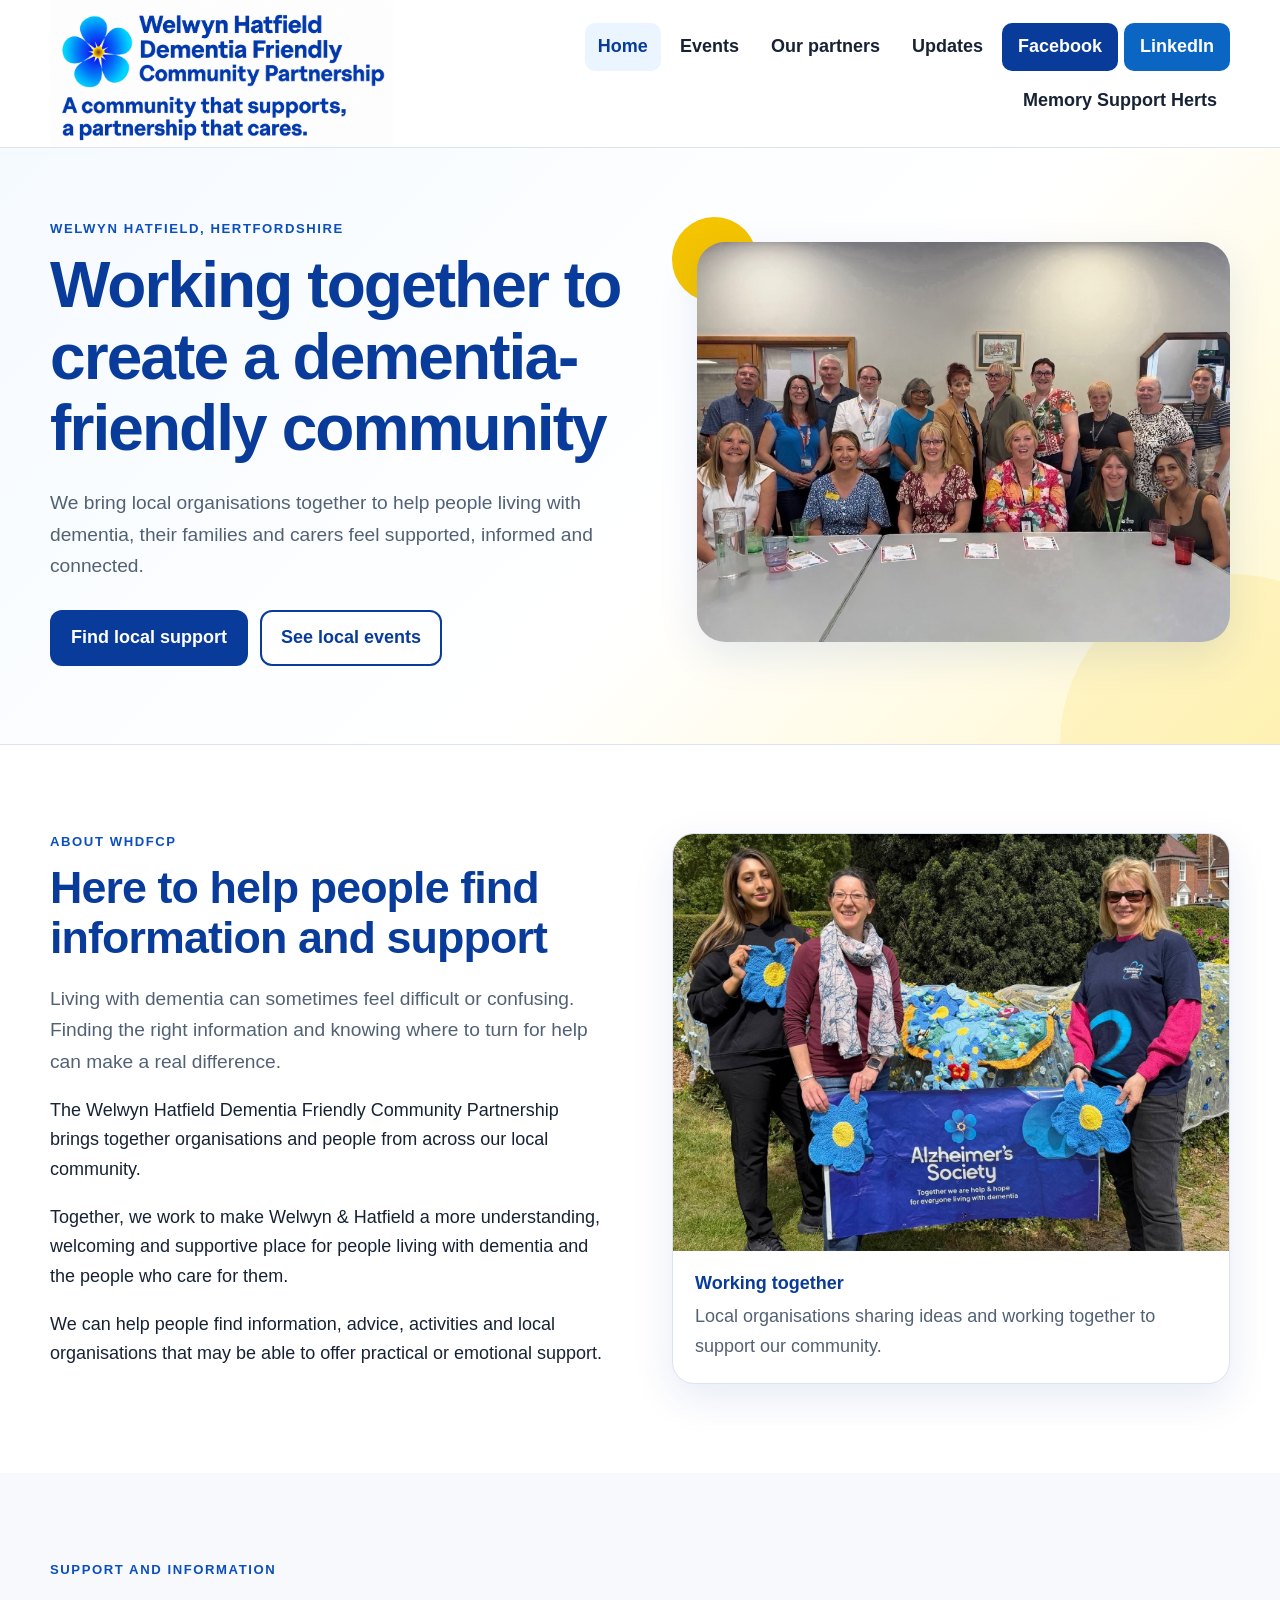
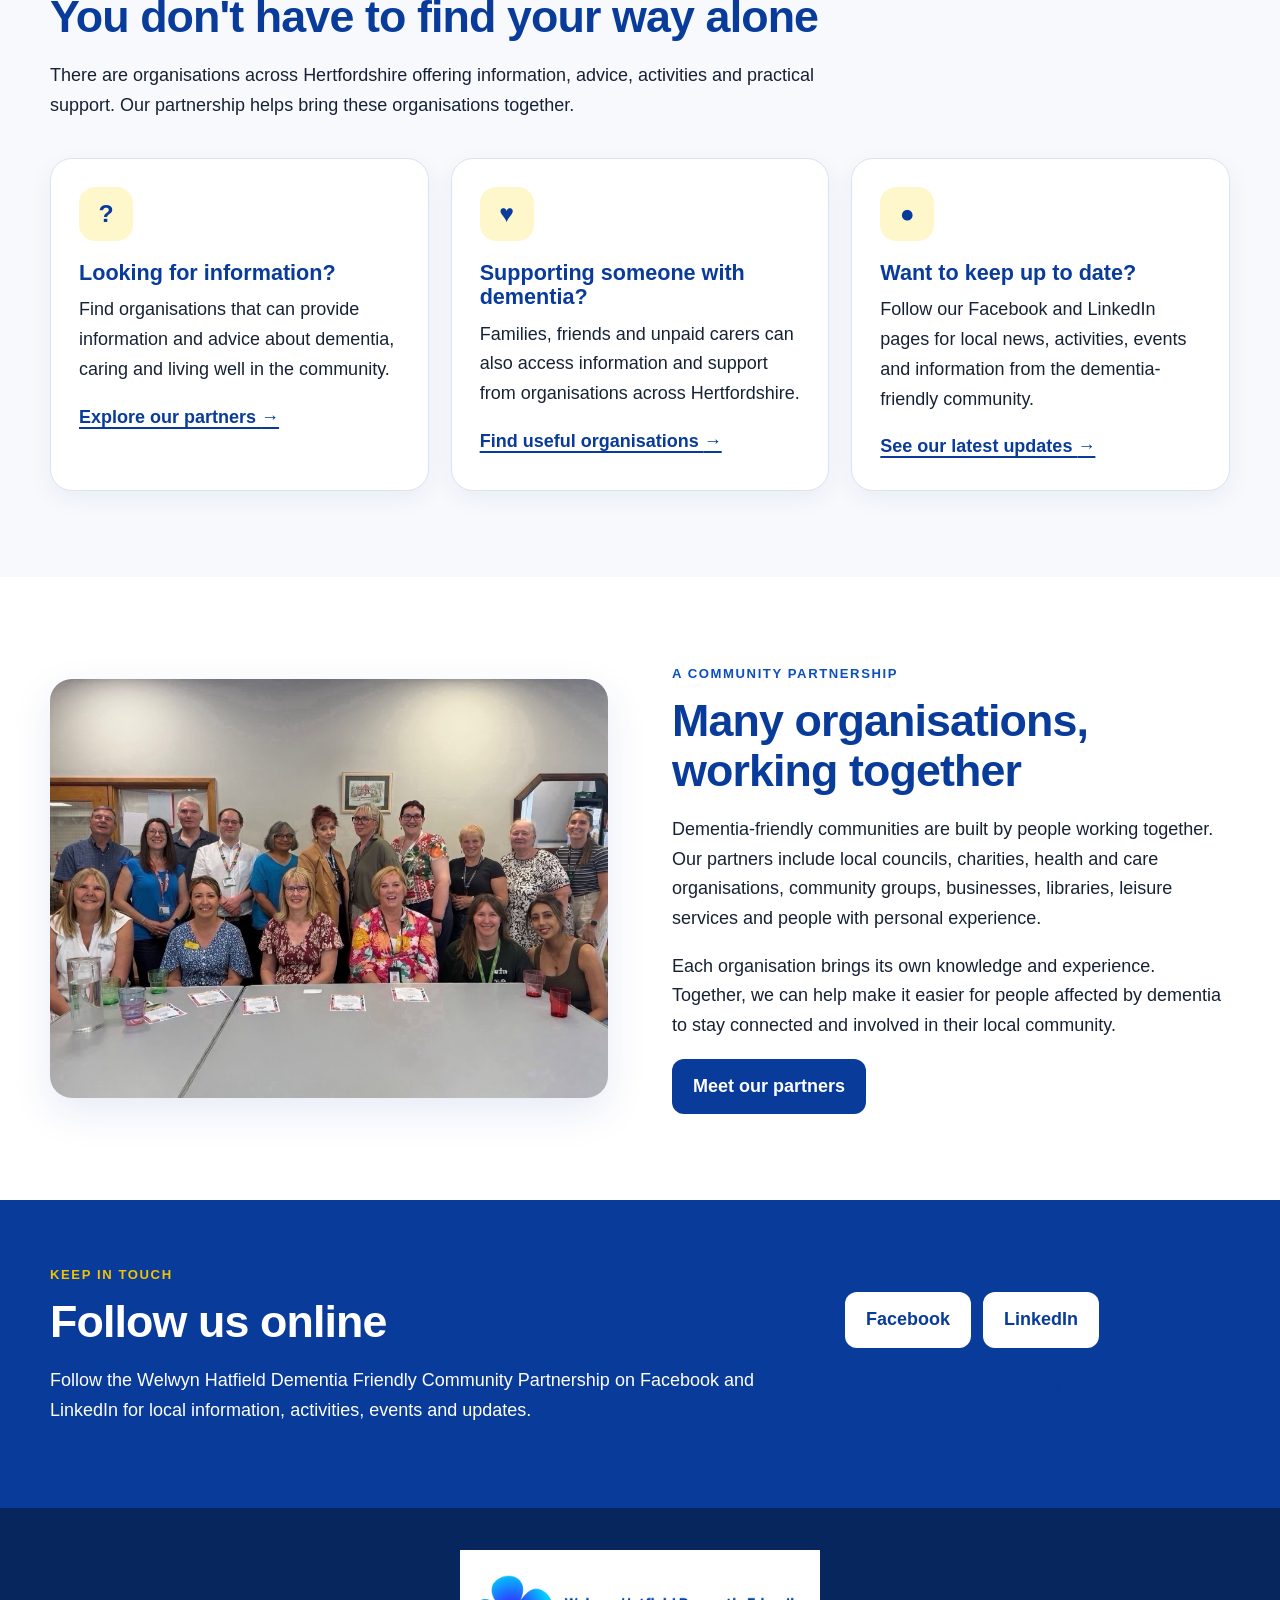
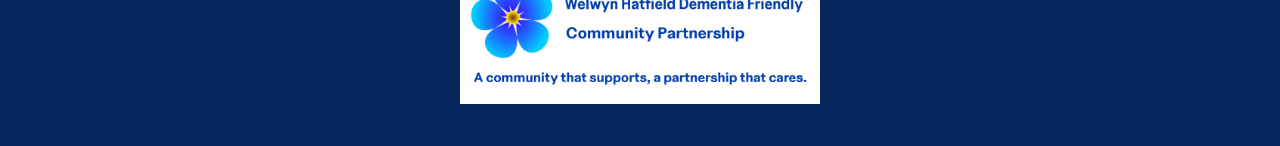
==== index.html @ bf1dba79 "Style Memory Support Herts links" ====
<!DOCTYPE html>
<html lang="en-GB"><head><meta charset="UTF-8"><meta name="viewport" content="width=device-width, initial-scale=1.0"><meta name="description" content="Welwyn Hatfield Dementia Friendly Community Partnership — local information, support, events and organisations helping to make Welwyn Hatfield a more dementia-friendly community."><meta name="robots" content="index, follow"><meta property="og:type" content="website"><meta property="og:title" content="Welwyn Hatfield Dementia Friendly Community Partnership"><meta property="og:description" content="Local information, support, events and organisations helping to make Welwyn Hatfield a more dementia-friendly community."><meta property="og:image" content="images/logos/WHDFCP_Logo_Large_Text.png"><title>Welwyn Hatfield Dementia Friendly Community Partnership | Dementia Support &amp; Events</title><link rel="stylesheet" href="styles.css"><link rel="icon" type="image/png" href="/favicon.png"></head>
<body><a class="skip-link" href="#main-content">Skip to main content</a><header class="site-header"><div class="header-inner"><a href="index.html" class="brand"><img src="images/logos/WHDFCP_Logo_Large_Text.png" alt="Welwyn Hatfield Dementia Friendly Community Partnership"></a><nav aria-label="Main navigation"><a href="index.html" aria-current="page">Home</a><a href="events.html">Events</a><a href="partners.html">Our partners</a><a href="updates.html">Updates</a><a class="facebook-link" href="https://www.facebook.com/WelwynHatfieldDementiaFriendlyCommunity/" target="_blank" rel="noopener noreferrer">Facebook</a><a class="linkedin-link" href="https://www.linkedin.com/company/hatfield-and-welwyn-dementia-friends?trk=public_post_feed-actor-name" target="_blank" rel="noopener noreferrer">LinkedIn</a><a class="memory-support-link" href="https://memorysupportherts.org.uk/" target="_blank" rel="noopener noreferrer">Memory Support Herts</a></nav></div></header>
<main id="main-content"><section class="hero"><div class="hero-inner"><div class="hero-copy"><p class="eyebrow">Welwyn Hatfield, Hertfordshire</p><h1>Working together to create a dementia-friendly community</h1><p class="large-text">We bring local organisations together to help people living with dementia, their families and carers feel supported, informed and connected.</p><div class="hero-buttons"><a class="button button-primary" href="partners.html">Find local support</a><a class="button button-secondary" href="/events.html">See local events</a></div></div><div class="hero-photo"><img src="images/group-photo-1.jpg" alt="16 members of WHDFCP posing for a group photo around a table, indoors"></div></div></section>
<section class="section introduction"><div class="section-inner two-column"><div><p class="eyebrow">About WHDFCP</p><h2>Here to help people find information and support</h2><p class="large-text">Living with dementia can sometimes feel difficult or confusing. Finding the right information and knowing where to turn for help can make a real difference.</p><p>The Welwyn Hatfield Dementia Friendly Community Partnership brings together organisations and people from across our local community.</p><p>Together, we work to make Welwyn &amp; Hatfield a more understanding, welcoming and supportive place for people living with dementia and the people who care for them.</p><p>We can help people find information, advice, activities and local organisations that may be able to offer practical or emotional support.</p></div><div class="image-card"><img src="images/group-photo-2.jpg" alt="Three people holding blue knitted flowers and an Alzheimer's Society banner outdoors"><div class="image-caption"><strong>Working together</strong><span>Local organisations sharing ideas and working together to support our community.</span></div></div></div></section>
<section class="section support-section"><div class="section-inner"><div class="section-heading"><p class="eyebrow">Support and information</p><h2>You don't have to find your way alone</h2><p>There are organisations across Hertfordshire offering information, advice, activities and practical support. Our partnership helps bring these organisations together.</p></div><div class="support-grid"><article class="support-card"><div class="card-icon" aria-hidden="true">?</div><h3>Looking for information?</h3><p>Find organisations that can provide information and advice about dementia, caring and living well in the community.</p><a href="partners.html" class="text-link">Explore our partners <span aria-hidden="true">→</span></a></article><article class="support-card"><div class="card-icon" aria-hidden="true">♥</div><h3>Supporting someone with dementia?</h3><p>Families, friends and unpaid carers can also access information and support from organisations across Hertfordshire.</p><a href="partners.html" class="text-link">Find useful organisations <span aria-hidden="true">→</span></a></article><article class="support-card"><div class="card-icon" aria-hidden="true">●</div><h3>Want to keep up to date?</h3><p>Follow our Facebook and LinkedIn pages for local news, activities, events and information from the dementia-friendly community.</p><a href="updates.html" class="text-link">See our latest updates <span aria-hidden="true">→</span></a></article></div></div></section>
<section class="section community-section"><div class="section-inner two-column"><div class="community-image"><img src="images/group-photo-1.jpg" alt="16 members of WHDFCP posing for a group photo around a table, indoors"></div><div><p class="eyebrow">A community partnership</p><h2>Many organisations, working together</h2><p>Dementia-friendly communities are built by people working together. Our partners include local councils, charities, health and care organisations, community groups, businesses, libraries, leisure services and people with personal experience.</p><p>Each organisation brings its own knowledge and experience. Together, we can help make it easier for people affected by dementia to stay connected and involved in their local community.</p><a href="partners.html" class="button button-primary">Meet our partners</a></div></div></section>
<section class="facebook-section"><div class="section-inner facebook-inner"><div><p class="eyebrow">Keep in touch</p><h2>Follow us online</h2><p>Follow the Welwyn Hatfield Dementia Friendly Community Partnership on Facebook and LinkedIn for local information, activities, events and updates.</p></div><div class="social-buttons"><a class="button button-light" href="https://www.facebook.com/WelwynHatfieldDementiaFriendlyCommunity/" target="_blank" rel="noopener noreferrer">Facebook</a><a class="button button-light" href="https://www.linkedin.com/company/hatfield-and-welwyn-dementia-friends?trk=public_post_feed-actor-name" target="_blank" rel="noopener noreferrer">LinkedIn</a><a class="button memory-support-button" href="https://memorysupportherts.org.uk/" target="_blank" rel="noopener noreferrer">Memory Support Herts</a></div></div></section></main>
<footer class="site-footer"><div class="footer-logo"><img src="images/logos/WHDFCP_Logo_Large.png" alt=""></div></footer></body></html>
---- styles.css ----
/* WHDFCP — accessible, calm, community-focused design */
:root {
  --blue-900: #083b9a;
  --blue-800: #0b4fbd;
  --blue-700: #1269d3;
  --blue-100: #eaf5ff;
  --blue-50: #f5faff;
  --yellow: #f4c400;
  --yellow-soft: #fff7cc;
  --ink: #172235;
  --muted: #526174;
  --white: #fff;
  --line: #dbe4ee;
  --surface: #f7f9fc;
  --shadow: 0 14px 40px rgba(8, 59, 154, .10);
  --radius: 22px;
  --max: 1180px;
}

* { box-sizing: border-box; }
html { scroll-behavior: smooth; }
body { margin: 0; font-family: Arial, Helvetica, sans-serif; font-size: 18px; line-height: 1.65; color: var(--ink); background: var(--white); }
img { max-width: 100%; height: auto; display: block; }
a { color: var(--blue-900); }
a:hover { color: var(--blue-700); }
.skip-link { position: absolute; left: 20px; top: -100px; z-index: 1000; padding: 12px 18px; background: var(--blue-900); color: #fff; font-weight: 700; border-radius: 0 0 10px 10px; }
.skip-link:focus { top: 0; }
:focus-visible { outline: 4px solid var(--yellow); outline-offset: 4px; }
.section-inner, .header-inner { width: min(calc(100% - 40px), var(--max)); margin: 0 auto; }
.section { padding: 86px 0; }
.site-header { position: sticky; top: 0; z-index: 100; background: rgba(255,255,255,.97); border-bottom: 1px solid var(--line); backdrop-filter: blur(12px); }
.header-inner { min-height: 106px; display: flex; align-items: center; justify-content: space-between; gap: 28px; }
.brand { display: block; flex: 0 1 370px; text-decoration: none; }
.brand img { width: min(370px, 100%); height: auto; }
nav { display: flex; align-items: center; justify-content: flex-end; gap: 6px; flex-wrap: wrap; }
nav a { display: inline-block; padding: 9px 13px; border-radius: 10px; text-decoration: none; font-weight: 700; color: var(--ink); }
nav a:hover, nav a[aria-current="page"] { background: var(--blue-100); color: var(--blue-900); }
nav .facebook-link { background: var(--blue-900); color: #fff; padding-inline: 16px; }
nav .facebook-link:hover { background: var(--blue-800); color: #fff; }
nav .linkedin-link { background: #0a66c2; color: #fff; padding-inline: 16px; }
nav .linkedin-link:hover { background: #004182; color: #fff; }
.eyebrow { margin: 0 0 10px; color: var(--blue-800); text-transform: uppercase; letter-spacing: .12em; font-size: .82rem; font-weight: 800; }
h1, h2, h3 { color: var(--blue-900); line-height: 1.12; margin-top: 0; }
h1 { font-size: clamp(2.4rem, 5vw, 4.4rem); margin-bottom: 22px; letter-spacing: -.03em; }
h2 { font-size: clamp(2rem, 3.5vw, 3rem); margin-bottom: 20px; letter-spacing: -.02em; }
h3 { font-size: 1.35rem; margin-bottom: 10px; }
p { margin: 0 0 18px; }
.large-text { font-size: 1.2rem; color: var(--muted); }
.intro-text { max-width: 800px; font-size: 1.12rem; color: var(--muted); }
.hero { position: relative; overflow: hidden; background: linear-gradient(135deg, var(--blue-50), #fff 58%, var(--yellow-soft)); border-bottom: 1px solid var(--line); }
.hero::after { content: ""; position: absolute; width: 340px; height: 340px; border-radius: 50%; background: rgba(244,196,0,.13); right: -120px; bottom: -170px; }
.hero-inner { width: min(calc(100% - 40px), var(--max)); margin: 0 auto; padding: 70px 0 78px; display: grid; grid-template-columns: 1.05fr .95fr; gap: 58px; align-items: center; }
.hero-copy p { max-width: 680px; }
.hero-buttons { display: flex; flex-wrap: wrap; gap: 12px; margin-top: 28px; }
.hero-photo { position: relative; }
.hero-photo img { width: 100%; aspect-ratio: 4 / 3; object-fit: cover; border-radius: 28px; box-shadow: var(--shadow); position: relative; z-index: 1; }
.hero-photo::before { content: ""; position: absolute; width: 85px; height: 85px; background: var(--yellow); border-radius: 50%; left: -25px; top: -25px; z-index: 0; }
.button { display: inline-flex; align-items: center; justify-content: center; min-height: 50px; padding: 11px 19px; border-radius: 12px; font-weight: 800; text-decoration: none; border: 2px solid transparent; }
.button-primary { background: var(--blue-900); color: #fff; }
.button-primary:hover { background: var(--blue-800); color: #fff; }
.button-secondary { background: #fff; color: var(--blue-900); border-color: var(--blue-900); }
.button-secondary:hover { background: var(--blue-100); }
.button-light { background: #fff; color: var(--blue-900); }
.introduction { background: #fff; }
.two-column { display: grid; grid-template-columns: 1fr 1fr; gap: 64px; align-items: center; }
.image-card { background: #fff; border: 1px solid var(--line); border-radius: var(--radius); overflow: hidden; box-shadow: var(--shadow); }
.image-card img { width: 100%; aspect-ratio: 4/3; object-fit: cover; }
.image-caption { padding: 18px 22px 22px; display: grid; gap: 3px; }
.image-caption strong { color: var(--blue-900); }
.image-caption span { color: var(--muted); }
.support-section, .partners-section, .past-events-section { background: var(--surface); }
.section-heading { max-width: 780px; margin-bottom: 38px; }
.support-grid { display: grid; grid-template-columns: repeat(3, 1fr); gap: 22px; }
.support-card, .partner-card, .past-event-card, .event-card, .update-card { background: #fff; border: 1px solid var(--line); border-radius: var(--radius); box-shadow: 0 8px 25px rgba(8,59,154,.06); }
.support-card { padding: 28px; }
.card-icon, .event-placeholder-icon { width: 54px; height: 54px; display: grid; place-items: center; border-radius: 16px; background: var(--yellow-soft); color: var(--blue-900); font-size: 1.55rem; font-weight: 800; margin-bottom: 20px; }
.text-link { font-weight: 800; text-decoration-thickness: 2px; text-underline-offset: 4px; }
.community-section { background: #fff; }
.community-image img { width: 100%; aspect-ratio: 4/3; object-fit: cover; border-radius: var(--radius); box-shadow: var(--shadow); }
.page-header { background: linear-gradient(135deg, var(--blue-900), var(--blue-700)); color: #fff; padding: 72px 0; }
.page-header h1, .page-header p { color: #fff; }
.page-header p:last-child { max-width: 760px; margin-bottom: 0; font-size: 1.12rem; opacity: .96; }
.page-header .eyebrow { color: var(--yellow); }
.partners-grid { display: grid; grid-template-columns: repeat(3, 1fr); gap: 20px; }
.partner-card { padding: 24px; display: flex; flex-direction: column; min-height: 100%; }
/* Proper JPG/PNG logos can use the larger presentation area; SVG placeholder logos retain their original tile. */
.partner-logo { width: min(210px, 100%); height: 120px; border-radius: 0; margin-bottom: 22px; background: transparent; display: grid; place-items: center; overflow: visible; }
.partner-logo img { width: 100%; height: 100%; object-fit: contain; padding: 0; }
.partner-logo:has(img[src$=".svg"]) { width: 76px; height: 76px; border-radius: 22px; margin-bottom: 20px; background: var(--blue-100); overflow: hidden; }
.partner-logo:has(img[src$=".svg"]) img { padding: 8px; }
.partner-card h2 { font-size: 1.3rem; margin-bottom: 9px; }
.partner-card p { color: var(--muted); font-size: .98rem; flex: 1; }
.partner-card a { font-weight: 800; }
.events-section { background: #fff; }
.event-card { display: grid; grid-template-columns: .9fr 1.1fr; overflow: hidden; }
.event-card-image img { width: 100%; height: 100%; min-height: 360px; object-fit: cover; }
.event-card-content { padding: 36px; }
.event-type { color: var(--blue-800); text-transform: uppercase; letter-spacing: .1em; font-size: .8rem; font-weight: 800; }
.event-details { background: var(--blue-50); border-left: 5px solid var(--yellow); padding: 16px 20px; margin: 22px 0; }
.event-details p { margin: 3px 0; }
.event-note { font-size: .92rem; color: var(--muted); }
.event-placeholder { margin-top: 26px; padding: 26px; border: 2px dashed #b8c9dc; border-radius: var(--radius); display: flex; gap: 20px; align-items: flex-start; background: var(--blue-50); }
.event-placeholder-icon { flex: 0 0 54px; margin: 0; }
.past-events-section { background: var(--surface); }
.past-events-grid { display: grid; grid-template-columns: repeat(3, 1fr); gap: 20px; }
.past-event-card { overflow: hidden; }
.past-event-image img { width: 100%; aspect-ratio: 16/10; object-fit: cover; }
.past-event-content { padding: 22px; }
.updates-section { background: #fff; }
.updates-grid { display: grid; grid-template-columns: repeat(2, 1fr); gap: 22px; }
.update-card { padding: 30px; }
.update-card h3 { font-size: 1.55rem; }
.social-buttons { display: flex; flex-wrap: wrap; gap: 12px; }
.facebook-section { padding: 64px 0; background: var(--blue-900); color: #fff; }
.facebook-inner { display: flex; align-items: center; justify-content: space-between; gap: 35px; }
.facebook-section h2, .facebook-section p, .facebook-section .eyebrow { color: #fff; }
.facebook-section .eyebrow { color: var(--yellow); }
.facebook-inner > div:first-child { max-width: 760px; }
.site-footer { background: #08265e; }
.footer-logo { width: min(calc(100% - 40px), var(--max)); margin: 0 auto; padding: 42px 0; display: flex; justify-content: center; }
.footer-logo img { width: min(360px, 100%); height: auto; }
@media (max-width: 900px) {
  .header-inner { padding: 14px 0; align-items: flex-start; }
  .brand { flex-basis: 290px; }
  nav { justify-content: flex-end; }
  .hero-inner, .two-column { grid-template-columns: 1fr; gap: 40px; }
  .hero-inner { padding-top: 50px; }
  .hero-photo { order: -1; max-width: 760px; }
  .support-grid, .partners-grid, .past-events-grid, .updates-grid { grid-template-columns: repeat(2, 1fr); }
  .event-card { grid-template-columns: 1fr; }
  .event-card-image img { min-height: 280px; max-height: 420px; }
}
@media (max-width: 620px) {
  body { font-size: 17px; }
  .section { padding: 62px 0; }
  .section-inner, .header-inner { width: min(calc(100% - 28px), var(--max)); }
  .header-inner { display: block; }
  .brand { width: 285px; margin: 0 auto 12px 0; }
  nav { justify-content: flex-start; gap: 3px; }
  nav a { padding: 7px 9px; font-size: .92rem; }
  .hero-inner { width: min(calc(100% - 28px), var(--max)); padding: 38px 0 54px; }
  .hero-photo::before { width: 58px; height: 58px; left: -10px; top: -10px; }
  .support-grid, .partners-grid, .past-events-grid, .updates-grid { grid-template-columns: 1fr; }
  .event-card-content, .update-card { padding: 26px; }
  .event-placeholder { display: block; }
  .event-placeholder-icon { margin-bottom: 16px; }
  .facebook-inner { display: block; }
  .facebook-inner .button { margin-top: 10px; }
  .social-buttons { margin-top: 10px; }
  .footer-logo { width: min(calc(100% - 28px), var(--max)); padding: 34px 0; }
  .partner-logo { width: min(220px, 100%); height: 110px; margin-bottom: 20px; }
}
@media (prefers-reduced-motion: reduce) { html { scroll-behavior: auto; } }

/* Ensure mobile buttons have a generous, reliable touch target. */
@media (max-width: 700px) {
  .button {
    min-height: 50px;
    padding: 12px 20px;
    touch-action: manipulation;
  }
}

/* Generic icon for partner cards that do not yet have an organisation logo. */
.partner-text-logo {
  width: 76px !important;
  height: 76px !important;
  min-height: 0 !important;
  padding: 0 !important;
  box-sizing: border-box;
  border-radius: 22px;
  margin-bottom: 20px !important;
  background: var(--blue-100) !important;
  color: var(--blue-900) !important;
  font-size: 0 !important;
  line-height: 1;
}
.partner-text-logo::before {
  content: "✦";
  font-size: 2rem;
  font-weight: 800;
  line-height: 1;
}
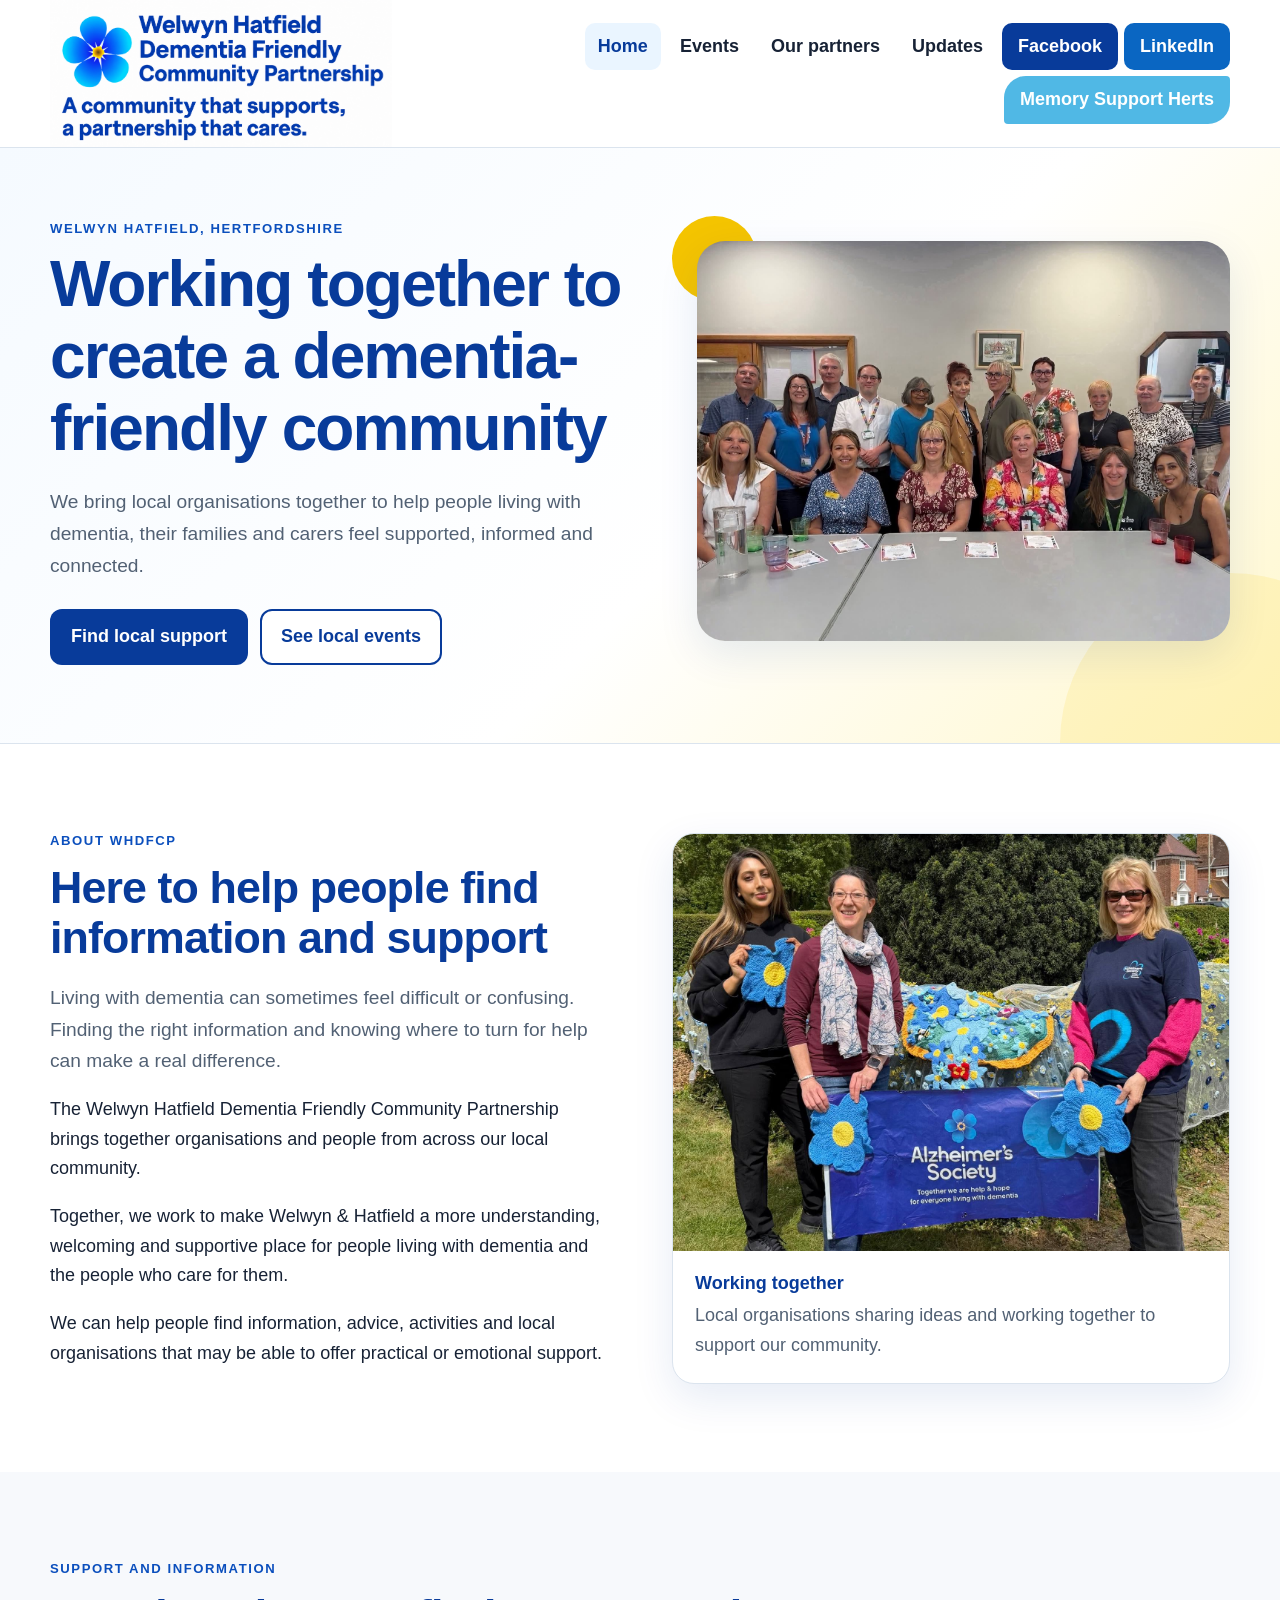
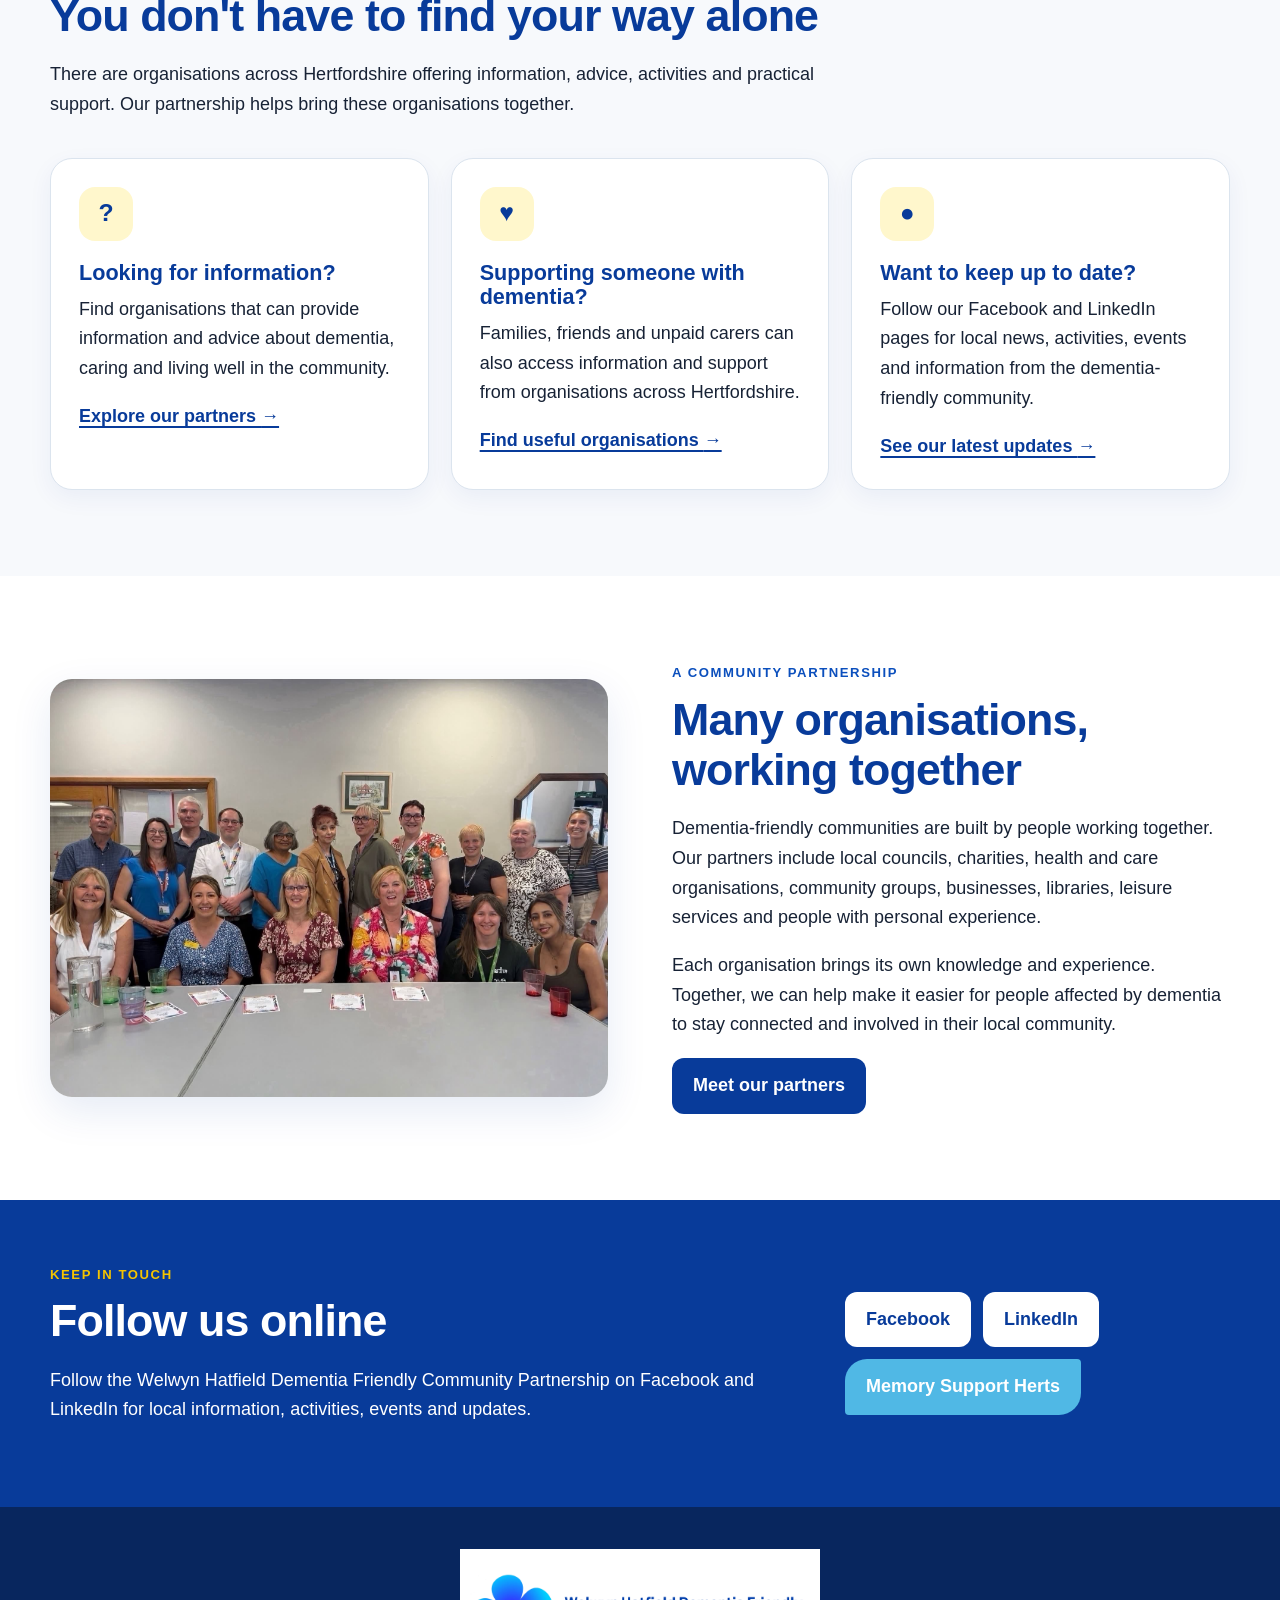
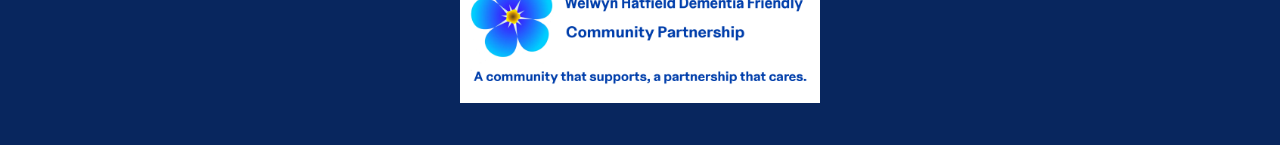
==== commit 684c59d6: "Add Bing Webmaster verification meta tag to homepage" ====
--- a/index.html
+++ b/index.html
@@ -1,5 +1,5 @@
 <!DOCTYPE html>
-<html lang="en-GB"><head><meta charset="UTF-8"><meta name="viewport" content="width=device-width, initial-scale=1.0"><meta name="description" content="Welwyn Hatfield Dementia Friendly Community Partnership — local information, support, events and organisations helping to make Welwyn Hatfield a more dementia-friendly community."><meta name="robots" content="index, follow"><meta property="og:type" content="website"><meta property="og:title" content="Welwyn Hatfield Dementia Friendly Community Partnership"><meta property="og:description" content="Local information, support, events and organisations helping to make Welwyn Hatfield a more dementia-friendly community."><meta property="og:image" content="images/logos/WHDFCP_Logo_Large_Text.png"><title>Welwyn Hatfield Dementia Friendly Community Partnership | Dementia Support &amp; Events</title><link rel="stylesheet" href="styles.css"><link rel="icon" type="image/png" href="/favicon.png"></head>
+<html lang="en-GB"><head><meta charset="UTF-8"><meta name="viewport" content="width=device-width, initial-scale=1.0"><meta name="description" content="Welwyn Hatfield Dementia Friendly Community Partnership — local information, support, events and organisations helping to make Welwyn Hatfield a more dementia-friendly community."><meta name="robots" content="index, follow"><meta name="msvalidate.01" content="4ECB7A8E053575031D3DF4A7AF049BE4"><meta property="og:type" content="website"><meta property="og:title" content="Welwyn Hatfield Dementia Friendly Community Partnership"><meta property="og:description" content="Local information, support, events and organisations helping to make Welwyn Hatfield a more dementia-friendly community."><meta property="og:image" content="images/logos/WHDFCP_Logo_Large_Text.png"><title>Welwyn Hatfield Dementia Friendly Community Partnership | Dementia Support &amp; Events</title><link rel="stylesheet" href="styles.css"><link rel="icon" type="image/png" href="/favicon.png"></head>
 <body><a class="skip-link" href="#main-content">Skip to main content</a><header class="site-header"><div class="header-inner"><a href="index.html" class="brand"><img src="images/logos/WHDFCP_Logo_Large_Text.png" alt="Welwyn Hatfield Dementia Friendly Community Partnership"></a><nav aria-label="Main navigation"><a href="index.html" aria-current="page">Home</a><a href="events.html">Events</a><a href="partners.html">Our partners</a><a href="updates.html">Updates</a><a class="facebook-link" href="https://www.facebook.com/WelwynHatfieldDementiaFriendlyCommunity/" target="_blank" rel="noopener noreferrer">Facebook</a><a class="linkedin-link" href="https://www.linkedin.com/company/hatfield-and-welwyn-dementia-friends?trk=public_post_feed-actor-name" target="_blank" rel="noopener noreferrer">LinkedIn</a><a class="memory-support-link" href="https://memorysupportherts.org.uk/" target="_blank" rel="noopener noreferrer">Memory Support Herts</a></nav></div></header>
 <main id="main-content"><section class="hero"><div class="hero-inner"><div class="hero-copy"><p class="eyebrow">Welwyn Hatfield, Hertfordshire</p><h1>Working together to create a dementia-friendly community</h1><p class="large-text">We bring local organisations together to help people living with dementia, their families and carers feel supported, informed and connected.</p><div class="hero-buttons"><a class="button button-primary" href="partners.html">Find local support</a><a class="button button-secondary" href="/events.html">See local events</a></div></div><div class="hero-photo"><img src="images/group-photo-1.jpg" alt="16 members of WHDFCP posing for a group photo around a table, indoors"></div></div></section>
 <section class="section introduction"><div class="section-inner two-column"><div><p class="eyebrow">About WHDFCP</p><h2>Here to help people find information and support</h2><p class="large-text">Living with dementia can sometimes feel difficult or confusing. Finding the right information and knowing where to turn for help can make a real difference.</p><p>The Welwyn Hatfield Dementia Friendly Community Partnership brings together organisations and people from across our local community.</p><p>Together, we work to make Welwyn &amp; Hatfield a more understanding, welcoming and supportive place for people living with dementia and the people who care for them.</p><p>We can help people find information, advice, activities and local organisations that may be able to offer practical or emotional support.</p></div><div class="image-card"><img src="images/group-photo-2.jpg" alt="Three people holding blue knitted flowers and an Alzheimer's Society banner outdoors"><div class="image-caption"><strong>Working together</strong><span>Local organisations sharing ideas and working together to support our community.</span></div></div></div></section>
--- a/styles.css
+++ b/styles.css
@@ -181,3 +181,29 @@
   font-weight: 800;
   line-height: 1;
 }
+
+
+/* Memory Support Herts link: blue branding and gently curved logo-inspired corners. */
+nav .memory-support-link,
+nav .memory-support-link:hover {
+  background: #50b8e5;
+  color: #fff;
+  padding-inline: 16px;
+  border-radius: 22px 4px 22px 4px;
+}
+.memory-support-button,
+.memory-support-button:hover {
+  background: #50b8e5;
+  color: #fff;
+  border-radius: 22px 4px 22px 4px;
+}
+
+
+/* Keep The Red Shed's logo smaller than the standard partner logos. */
+.partner-logo-red-shed img {
+  width: auto;
+  max-width: 125px;
+  height: auto;
+  max-height: 76px;
+  object-fit: contain;
+}
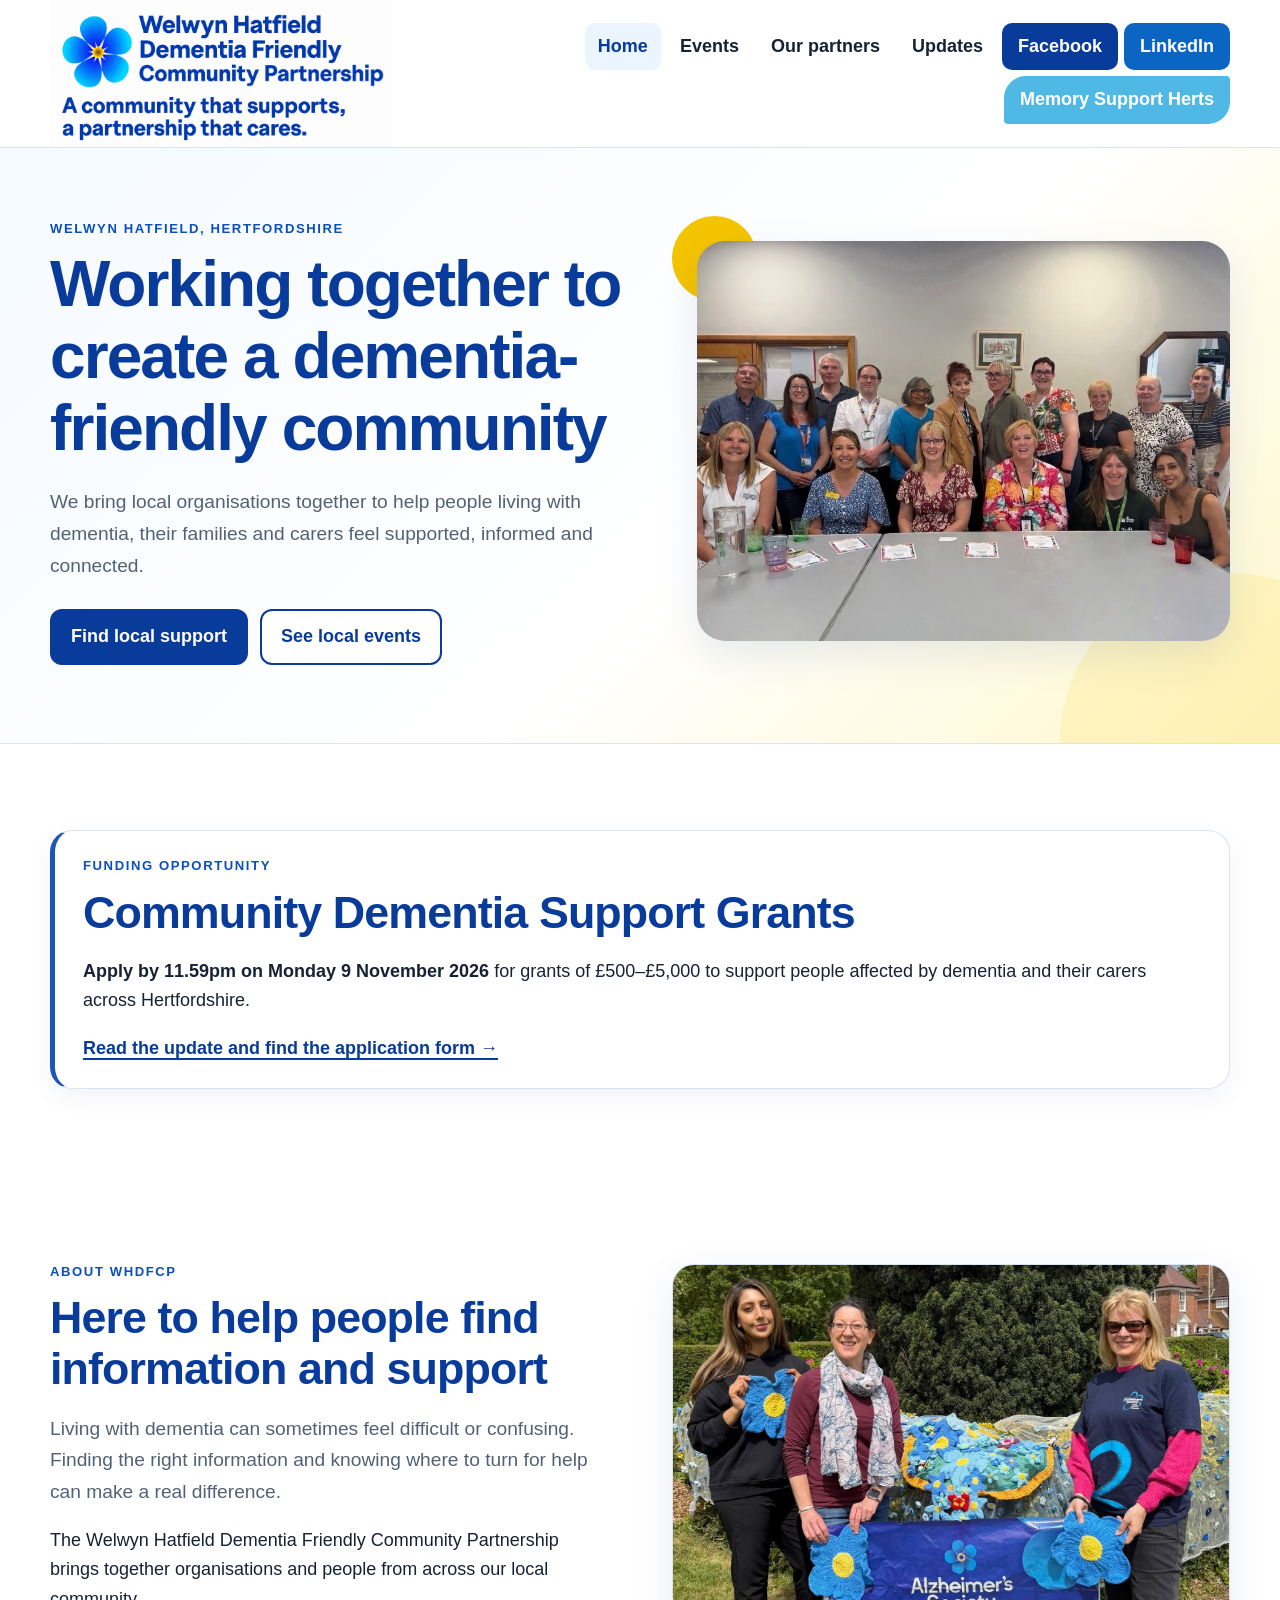
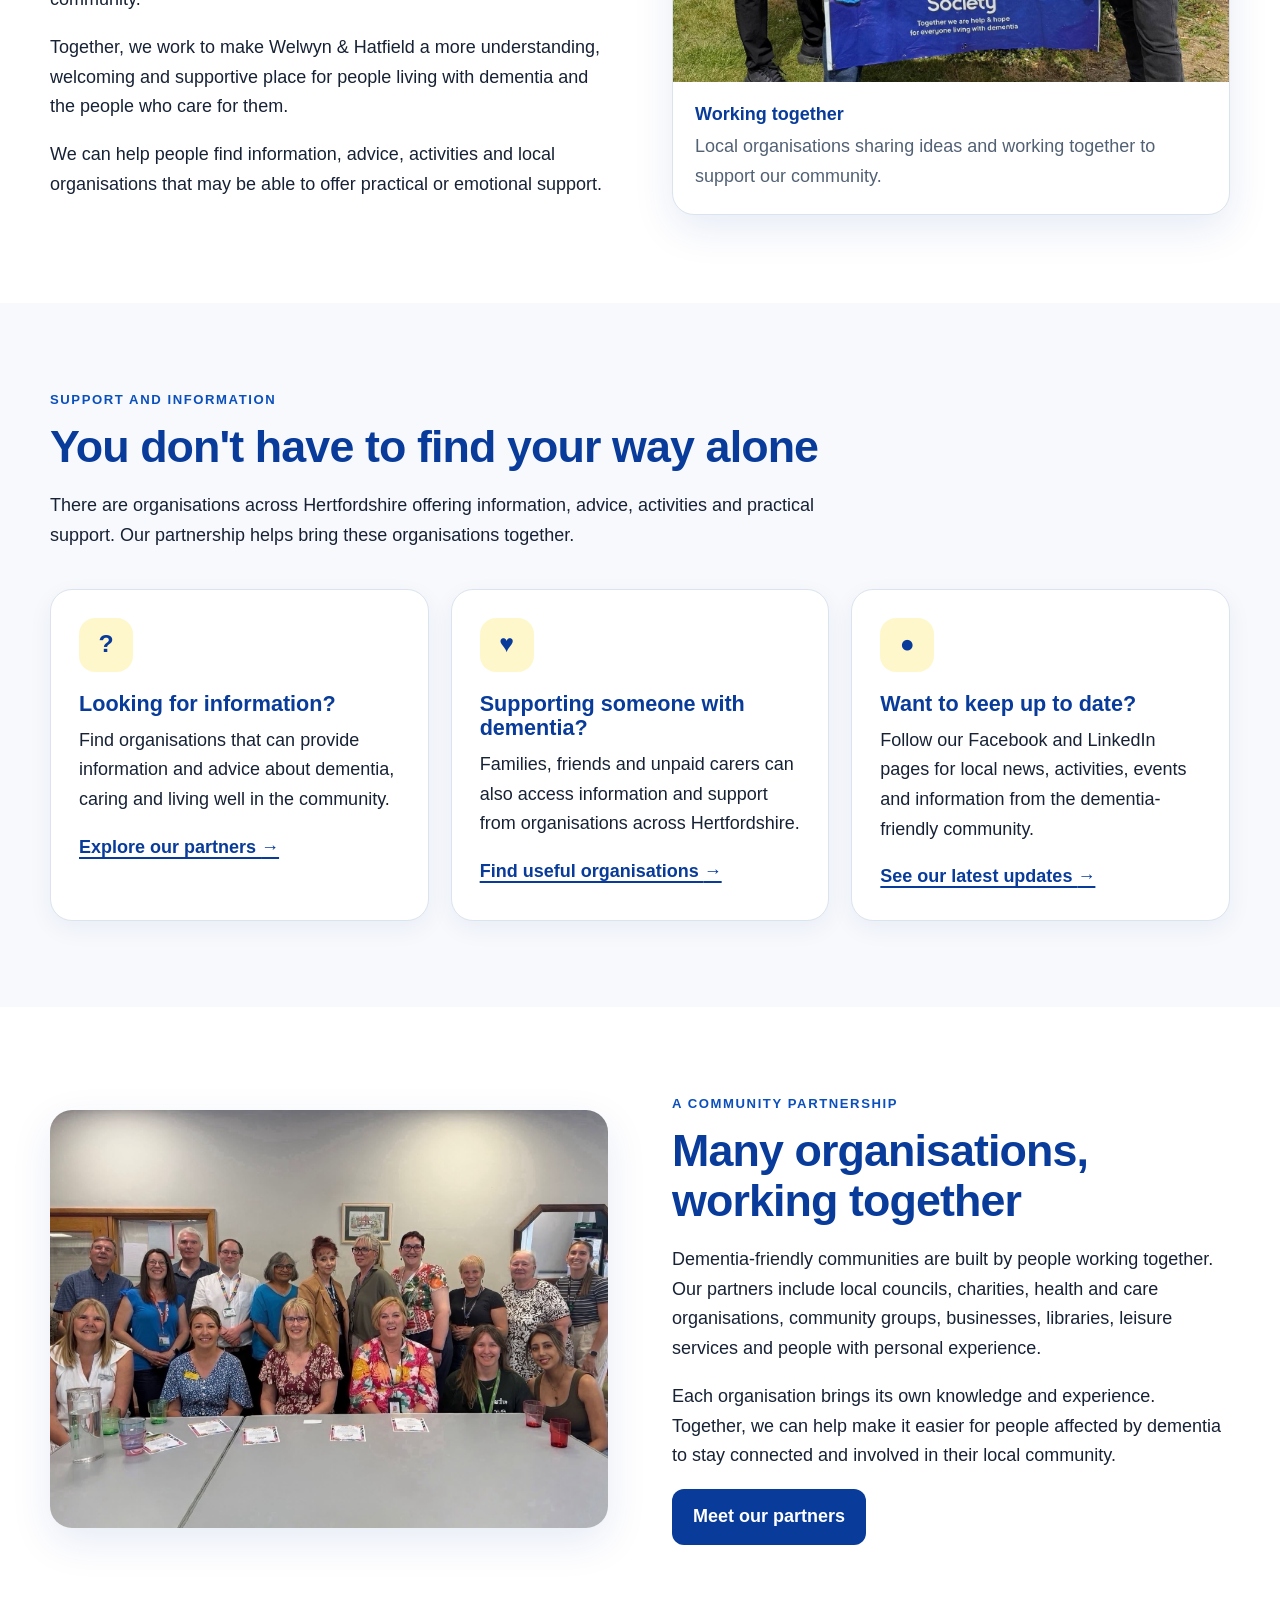
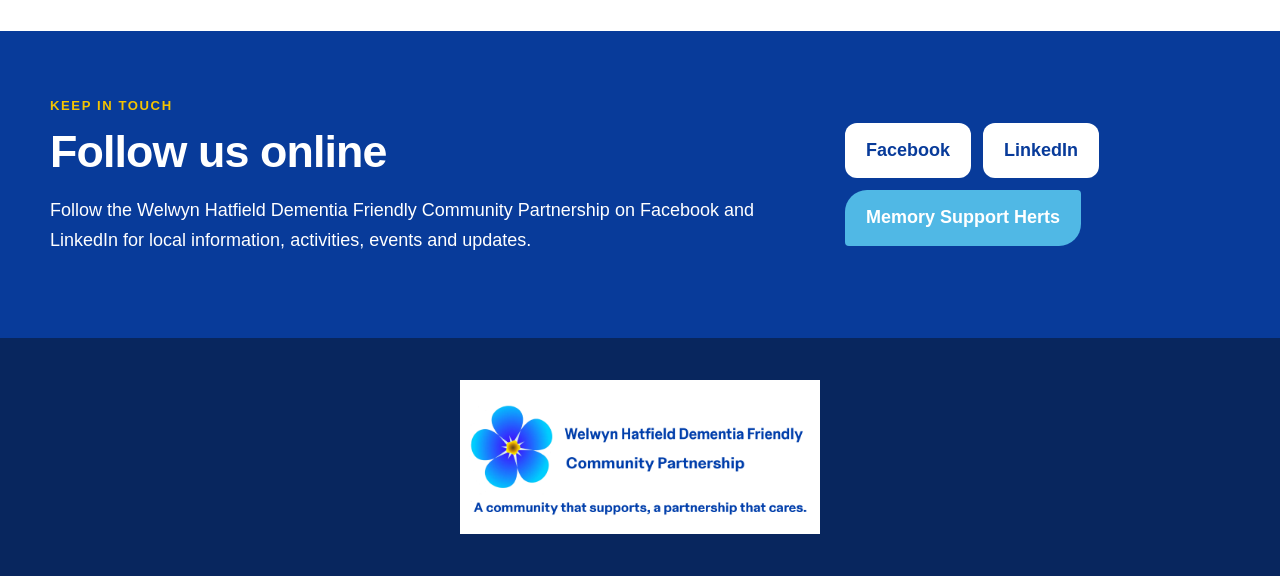
==== commit 917e4421: "Highlight dementia support grant deadline on homepage" ====
--- a/index.html
+++ b/index.html
@@ -1,7 +1,8 @@
 <!DOCTYPE html>
-<html lang="en-GB"><head><meta charset="UTF-8"><meta name="viewport" content="width=device-width, initial-scale=1.0"><meta name="description" content="Welwyn Hatfield Dementia Friendly Community Partnership — local information, support, events and organisations helping to make Welwyn Hatfield a more dementia-friendly community."><meta name="robots" content="index, follow"><meta name="msvalidate.01" content="4ECB7A8E053575031D3DF4A7AF049BE4"><meta property="og:type" content="website"><meta property="og:title" content="Welwyn Hatfield Dementia Friendly Community Partnership"><meta property="og:description" content="Local information, support, events and organisations helping to make Welwyn Hatfield a more dementia-friendly community."><meta property="og:image" content="images/logos/WHDFCP_Logo_Large_Text.png"><title>Welwyn Hatfield Dementia Friendly Community Partnership | Dementia Support &amp; Events</title><link rel="stylesheet" href="styles.css"><link rel="icon" type="image/png" href="/favicon.png"></head>
+<html lang="en-GB"><head><meta charset="UTF-8"><meta name="viewport" content="width=device-width, initial-scale=1.0"><meta name="description" content="Find dementia support, local events and trusted organisations for people living with dementia, families and carers in Welwyn Hatfield, Hertfordshire."><meta name="robots" content="index, follow"><meta name="msvalidate.01" content="4ECB7A8E053575031D3DF4A7AF049BE4"><meta property="og:type" content="website"><meta property="og:title" content="Dementia Support in Welwyn Hatfield | WHDFCP"><meta property="og:description" content="Find dementia support, local events and trusted organisations for people living with dementia, families and carers in Welwyn Hatfield, Hertfordshire."><meta property="og:image" content="images/logos/WHDFCP_Logo_Large_Text.png"><title>Dementia Support in Welwyn Hatfield | WHDFCP</title><link rel="stylesheet" href="styles.css"><link rel="icon" type="image/png" href="/favicon.png"></head>
 <body><a class="skip-link" href="#main-content">Skip to main content</a><header class="site-header"><div class="header-inner"><a href="index.html" class="brand"><img src="images/logos/WHDFCP_Logo_Large_Text.png" alt="Welwyn Hatfield Dementia Friendly Community Partnership"></a><nav aria-label="Main navigation"><a href="index.html" aria-current="page">Home</a><a href="events.html">Events</a><a href="partners.html">Our partners</a><a href="updates.html">Updates</a><a class="facebook-link" href="https://www.facebook.com/WelwynHatfieldDementiaFriendlyCommunity/" target="_blank" rel="noopener noreferrer">Facebook</a><a class="linkedin-link" href="https://www.linkedin.com/company/hatfield-and-welwyn-dementia-friends?trk=public_post_feed-actor-name" target="_blank" rel="noopener noreferrer">LinkedIn</a><a class="memory-support-link" href="https://memorysupportherts.org.uk/" target="_blank" rel="noopener noreferrer">Memory Support Herts</a></nav></div></header>
 <main id="main-content"><section class="hero"><div class="hero-inner"><div class="hero-copy"><p class="eyebrow">Welwyn Hatfield, Hertfordshire</p><h1>Working together to create a dementia-friendly community</h1><p class="large-text">We bring local organisations together to help people living with dementia, their families and carers feel supported, informed and connected.</p><div class="hero-buttons"><a class="button button-primary" href="partners.html">Find local support</a><a class="button button-secondary" href="/events.html">See local events</a></div></div><div class="hero-photo"><img src="images/group-photo-1.jpg" alt="16 members of WHDFCP posing for a group photo around a table, indoors"></div></div></section>
+<section class="section" aria-labelledby="grant-update-title"><div class="section-inner"><article class="update-card" style="border-left:5px solid #1d55b8;padding:1.5rem 1.75rem"><p class="eyebrow">Funding opportunity</p><h2 id="grant-update-title">Community Dementia Support Grants</h2><p><strong>Apply by 11.59pm on Monday 9 November 2026</strong> for grants of £500–£5,000 to support people affected by dementia and their carers across Hertfordshire.</p><a href="updates.html" class="text-link">Read the update and find the application form <span aria-hidden="true">→</span></a></article></div></section>
 <section class="section introduction"><div class="section-inner two-column"><div><p class="eyebrow">About WHDFCP</p><h2>Here to help people find information and support</h2><p class="large-text">Living with dementia can sometimes feel difficult or confusing. Finding the right information and knowing where to turn for help can make a real difference.</p><p>The Welwyn Hatfield Dementia Friendly Community Partnership brings together organisations and people from across our local community.</p><p>Together, we work to make Welwyn &amp; Hatfield a more understanding, welcoming and supportive place for people living with dementia and the people who care for them.</p><p>We can help people find information, advice, activities and local organisations that may be able to offer practical or emotional support.</p></div><div class="image-card"><img src="images/group-photo-2.jpg" alt="Three people holding blue knitted flowers and an Alzheimer's Society banner outdoors"><div class="image-caption"><strong>Working together</strong><span>Local organisations sharing ideas and working together to support our community.</span></div></div></div></section>
 <section class="section support-section"><div class="section-inner"><div class="section-heading"><p class="eyebrow">Support and information</p><h2>You don't have to find your way alone</h2><p>There are organisations across Hertfordshire offering information, advice, activities and practical support. Our partnership helps bring these organisations together.</p></div><div class="support-grid"><article class="support-card"><div class="card-icon" aria-hidden="true">?</div><h3>Looking for information?</h3><p>Find organisations that can provide information and advice about dementia, caring and living well in the community.</p><a href="partners.html" class="text-link">Explore our partners <span aria-hidden="true">→</span></a></article><article class="support-card"><div class="card-icon" aria-hidden="true">♥</div><h3>Supporting someone with dementia?</h3><p>Families, friends and unpaid carers can also access information and support from organisations across Hertfordshire.</p><a href="partners.html" class="text-link">Find useful organisations <span aria-hidden="true">→</span></a></article><article class="support-card"><div class="card-icon" aria-hidden="true">●</div><h3>Want to keep up to date?</h3><p>Follow our Facebook and LinkedIn pages for local news, activities, events and information from the dementia-friendly community.</p><a href="updates.html" class="text-link">See our latest updates <span aria-hidden="true">→</span></a></article></div></div></section>
 <section class="section community-section"><div class="section-inner two-column"><div class="community-image"><img src="images/group-photo-1.jpg" alt="16 members of WHDFCP posing for a group photo around a table, indoors"></div><div><p class="eyebrow">A community partnership</p><h2>Many organisations, working together</h2><p>Dementia-friendly communities are built by people working together. Our partners include local councils, charities, health and care organisations, community groups, businesses, libraries, leisure services and people with personal experience.</p><p>Each organisation brings its own knowledge and experience. Together, we can help make it easier for people affected by dementia to stay connected and involved in their local community.</p><a href="partners.html" class="button button-primary">Meet our partners</a></div></div></section>
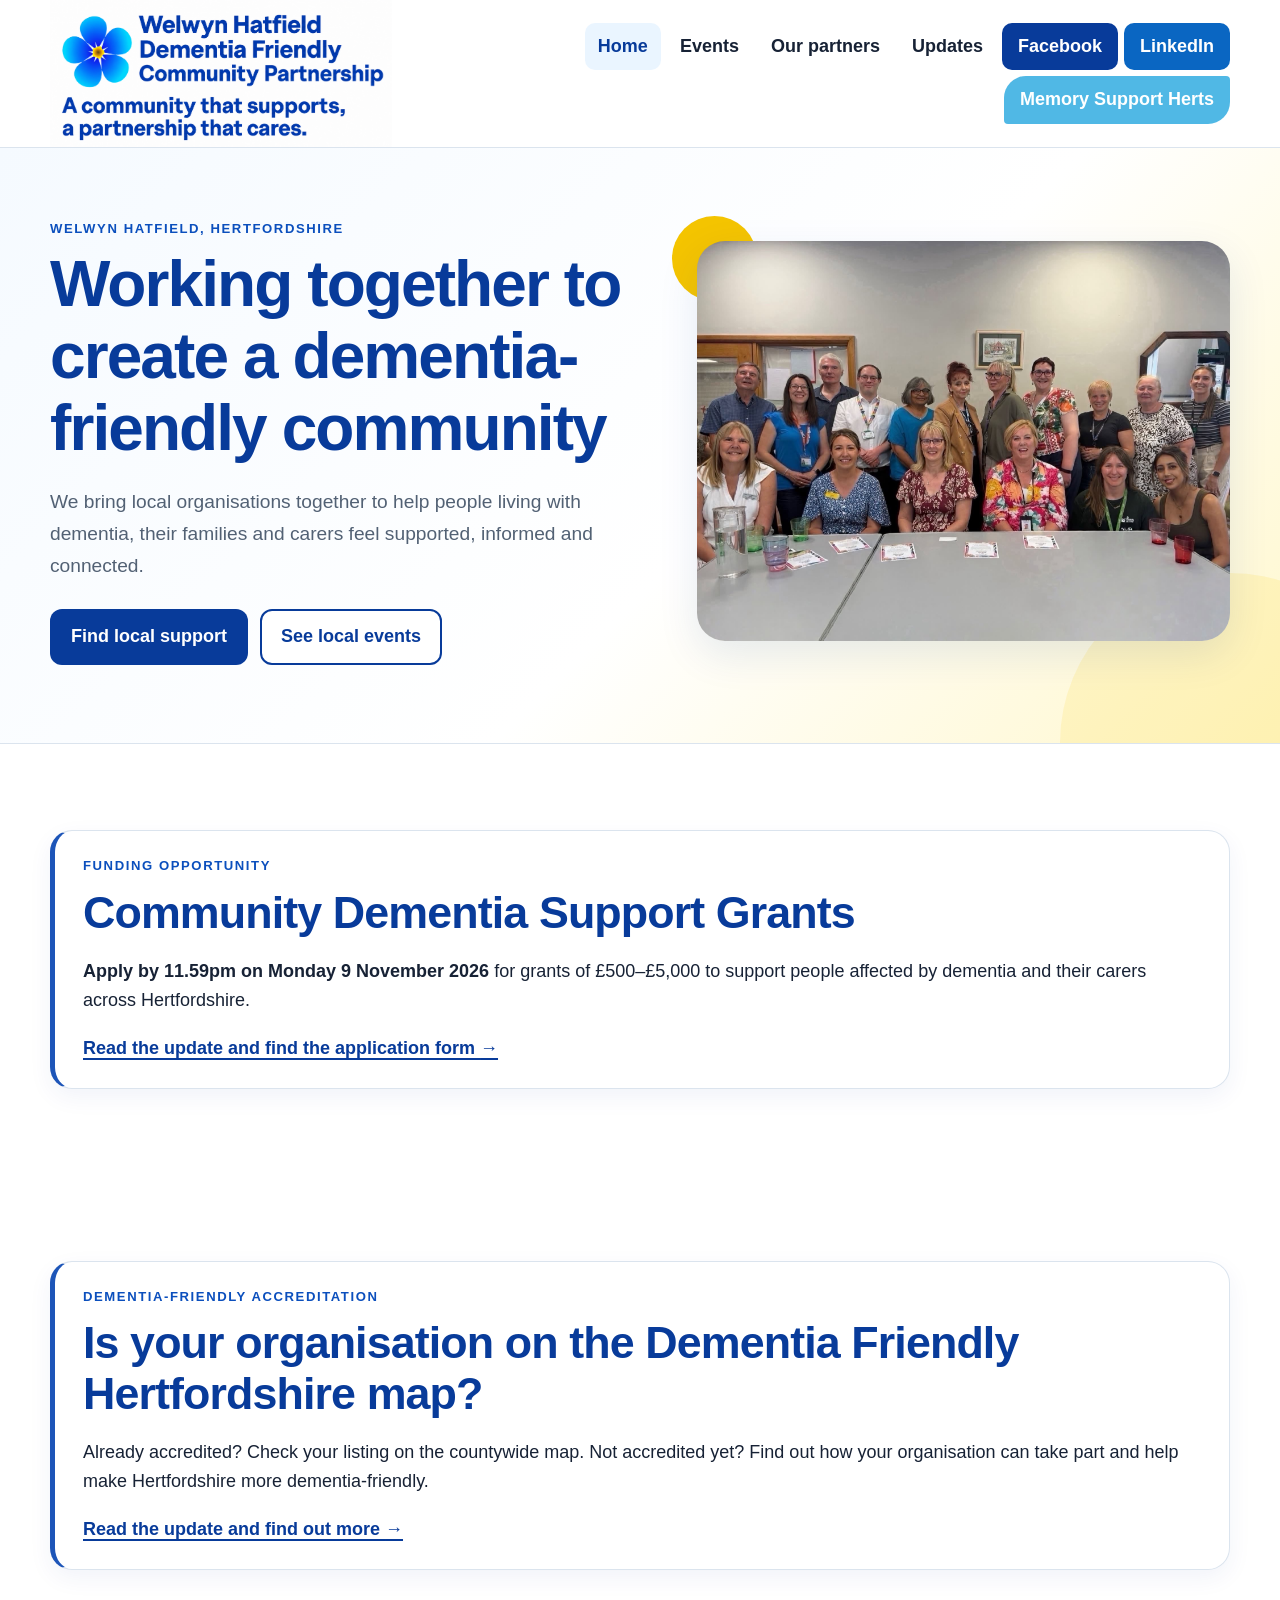
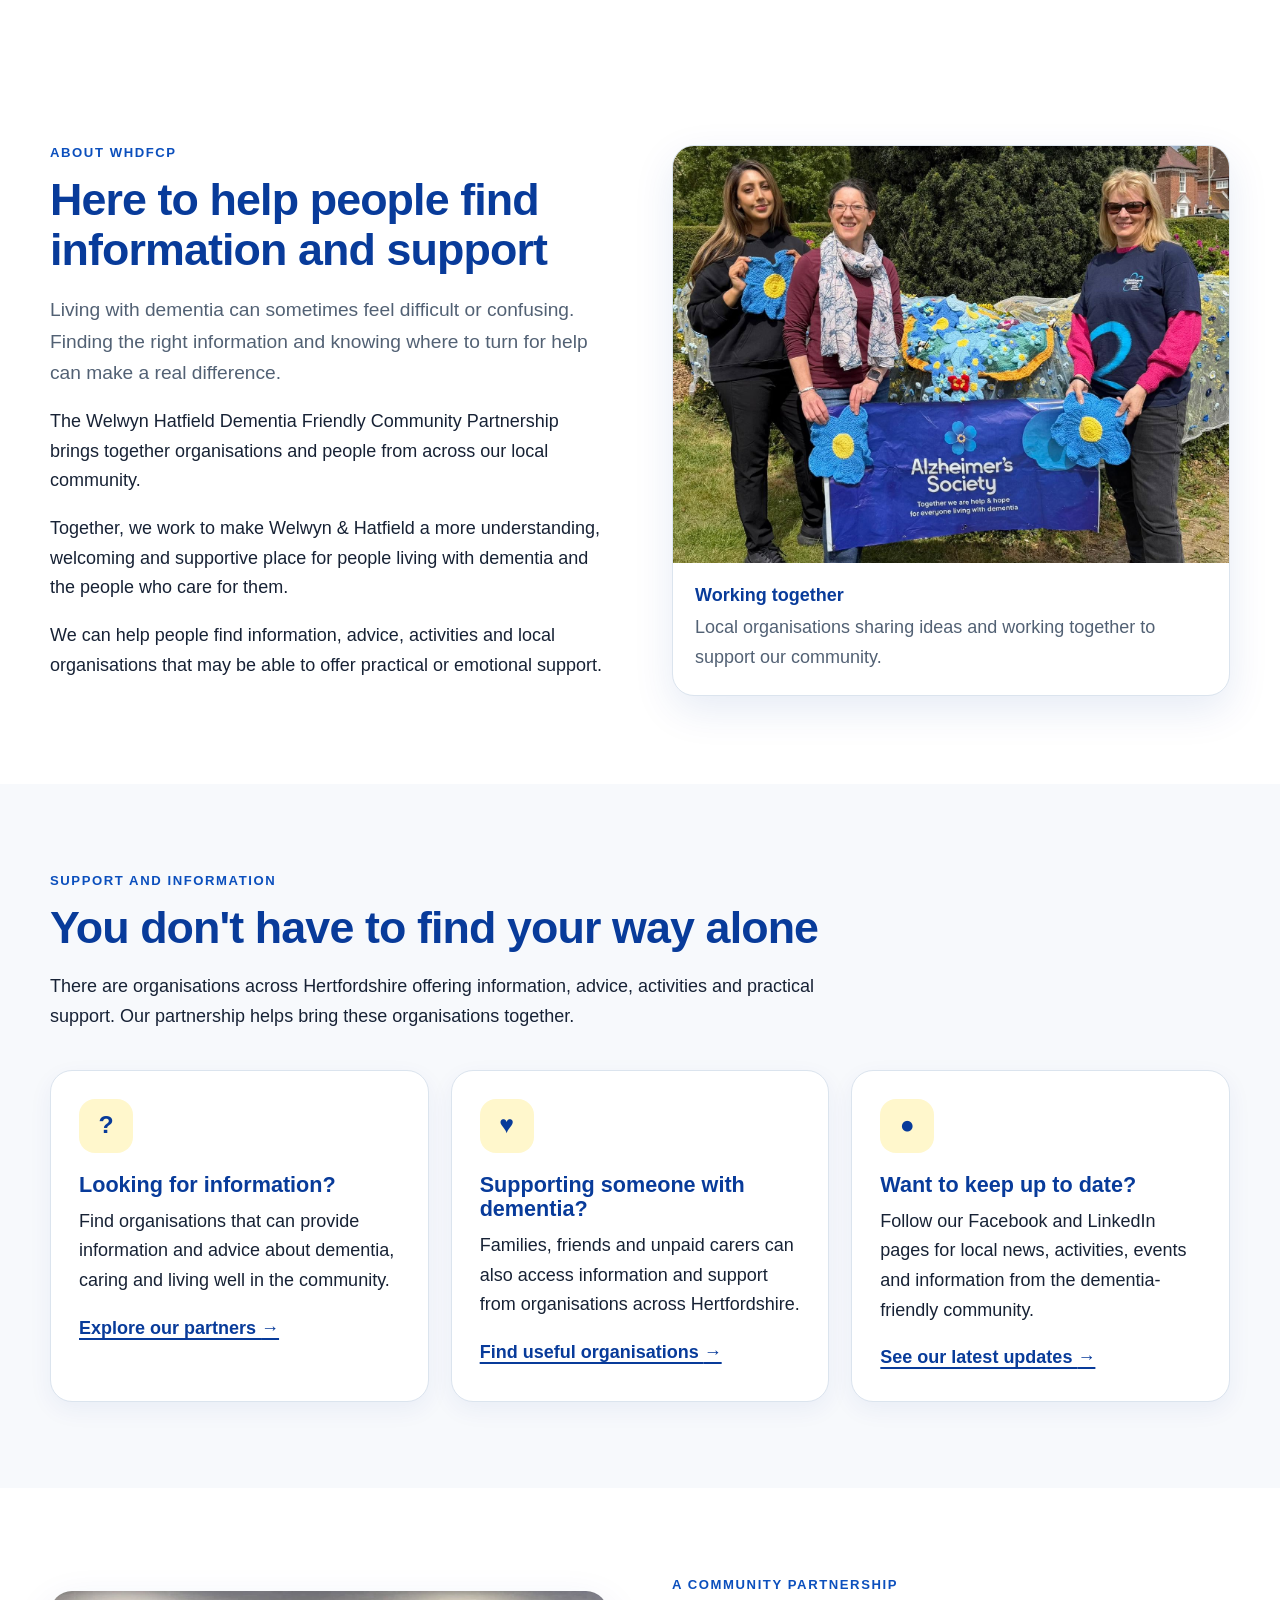
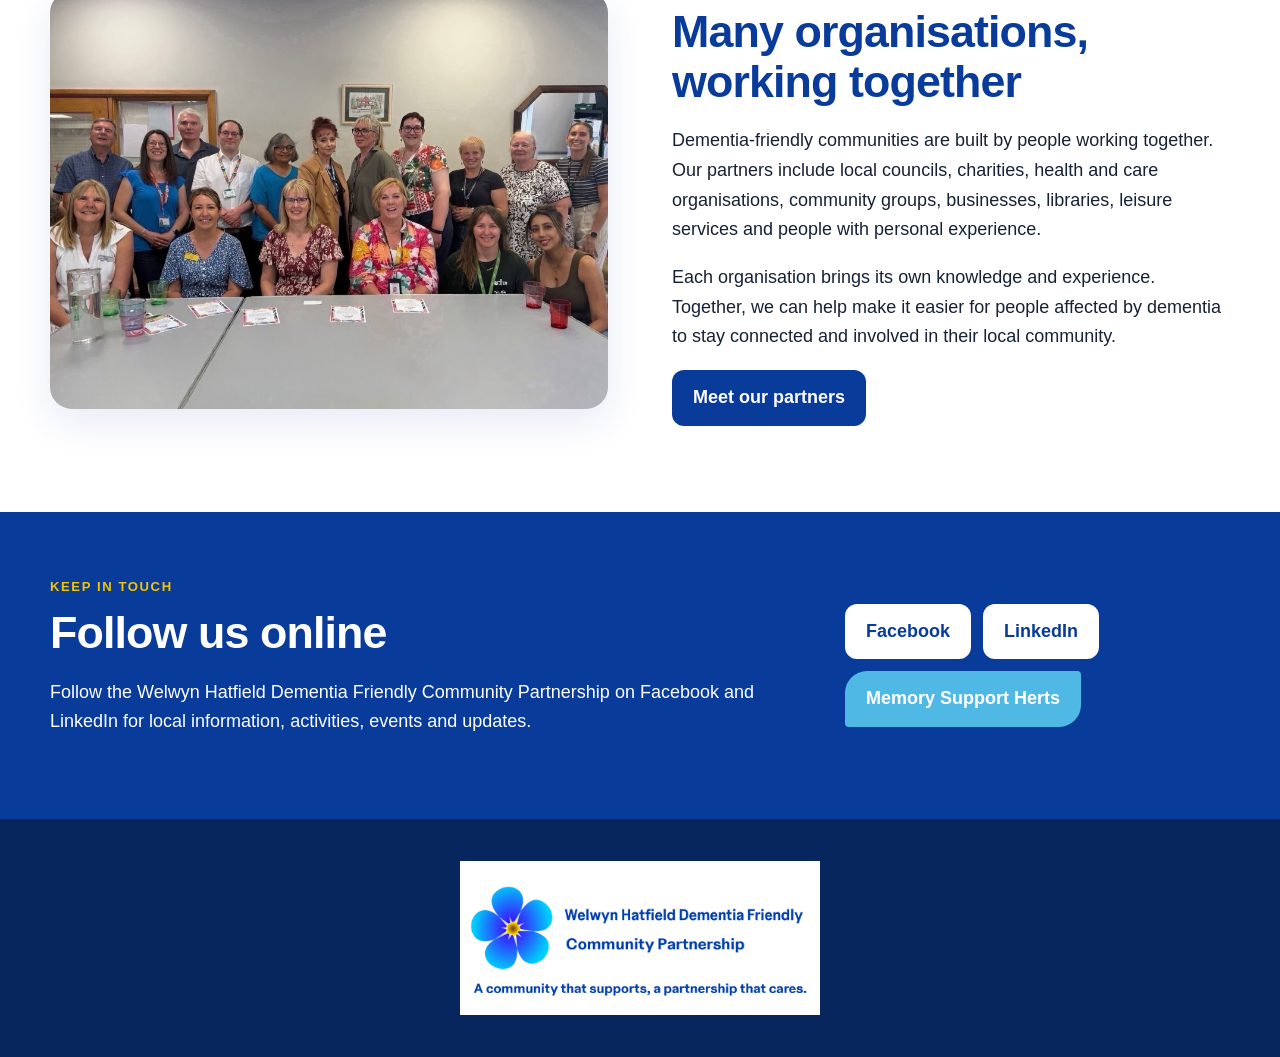
==== commit 96469bea: "Add homepage link to accreditation update" ====
--- a/index.html
+++ b/index.html
@@ -3,7 +3,7 @@
 <body><a class="skip-link" href="#main-content">Skip to main content</a><header class="site-header"><div class="header-inner"><a href="index.html" class="brand"><img src="images/logos/WHDFCP_Logo_Large_Text.png" alt="Welwyn Hatfield Dementia Friendly Community Partnership"></a><nav aria-label="Main navigation"><a href="index.html" aria-current="page">Home</a><a href="events.html">Events</a><a href="partners.html">Our partners</a><a href="updates.html">Updates</a><a class="facebook-link" href="https://www.facebook.com/WelwynHatfieldDementiaFriendlyCommunity/" target="_blank" rel="noopener noreferrer">Facebook</a><a class="linkedin-link" href="https://www.linkedin.com/company/hatfield-and-welwyn-dementia-friends?trk=public_post_feed-actor-name" target="_blank" rel="noopener noreferrer">LinkedIn</a><a class="memory-support-link" href="https://memorysupportherts.org.uk/" target="_blank" rel="noopener noreferrer">Memory Support Herts</a></nav></div></header>
 <main id="main-content"><section class="hero"><div class="hero-inner"><div class="hero-copy"><p class="eyebrow">Welwyn Hatfield, Hertfordshire</p><h1>Working together to create a dementia-friendly community</h1><p class="large-text">We bring local organisations together to help people living with dementia, their families and carers feel supported, informed and connected.</p><div class="hero-buttons"><a class="button button-primary" href="partners.html">Find local support</a><a class="button button-secondary" href="/events.html">See local events</a></div></div><div class="hero-photo"><img src="images/group-photo-1.jpg" alt="16 members of WHDFCP posing for a group photo around a table, indoors"></div></div></section>
 <section class="section" aria-labelledby="grant-update-title"><div class="section-inner"><article class="update-card" style="border-left:5px solid #1d55b8;padding:1.5rem 1.75rem"><p class="eyebrow">Funding opportunity</p><h2 id="grant-update-title">Community Dementia Support Grants</h2><p><strong>Apply by 11.59pm on Monday 9 November 2026</strong> for grants of £500–£5,000 to support people affected by dementia and their carers across Hertfordshire.</p><a href="updates.html" class="text-link">Read the update and find the application form <span aria-hidden="true">→</span></a></article></div></section>
-<section class="section introduction"><div class="section-inner two-column"><div><p class="eyebrow">About WHDFCP</p><h2>Here to help people find information and support</h2><p class="large-text">Living with dementia can sometimes feel difficult or confusing. Finding the right information and knowing where to turn for help can make a real difference.</p><p>The Welwyn Hatfield Dementia Friendly Community Partnership brings together organisations and people from across our local community.</p><p>Together, we work to make Welwyn &amp; Hatfield a more understanding, welcoming and supportive place for people living with dementia and the people who care for them.</p><p>We can help people find information, advice, activities and local organisations that may be able to offer practical or emotional support.</p></div><div class="image-card"><img src="images/group-photo-2.jpg" alt="Three people holding blue knitted flowers and an Alzheimer's Society banner outdoors"><div class="image-caption"><strong>Working together</strong><span>Local organisations sharing ideas and working together to support our community.</span></div></div></div></section>
+<section class="section" aria-labelledby="accreditation-update-title"><div class="section-inner"><article class="update-card" style="border-left:5px solid #1d55b8;padding:1.5rem 1.75rem"><p class="eyebrow">Dementia-friendly accreditation</p><h2 id="accreditation-update-title">Is your organisation on the Dementia Friendly Hertfordshire map?</h2><p>Already accredited? Check your listing on the countywide map. Not accredited yet? Find out how your organisation can take part and help make Hertfordshire more dementia-friendly.</p><a href="updates.html#dementia-friendly-hertfordshire-accreditation" class="text-link">Read the update and find out more <span aria-hidden="true">→</span></a></article></div></section><section class="section introduction"><div class="section-inner two-column"><div><p class="eyebrow">About WHDFCP</p><h2>Here to help people find information and support</h2><p class="large-text">Living with dementia can sometimes feel difficult or confusing. Finding the right information and knowing where to turn for help can make a real difference.</p><p>The Welwyn Hatfield Dementia Friendly Community Partnership brings together organisations and people from across our local community.</p><p>Together, we work to make Welwyn &amp; Hatfield a more understanding, welcoming and supportive place for people living with dementia and the people who care for them.</p><p>We can help people find information, advice, activities and local organisations that may be able to offer practical or emotional support.</p></div><div class="image-card"><img src="images/group-photo-2.jpg" alt="Three people holding blue knitted flowers and an Alzheimer's Society banner outdoors"><div class="image-caption"><strong>Working together</strong><span>Local organisations sharing ideas and working together to support our community.</span></div></div></div></section>
 <section class="section support-section"><div class="section-inner"><div class="section-heading"><p class="eyebrow">Support and information</p><h2>You don't have to find your way alone</h2><p>There are organisations across Hertfordshire offering information, advice, activities and practical support. Our partnership helps bring these organisations together.</p></div><div class="support-grid"><article class="support-card"><div class="card-icon" aria-hidden="true">?</div><h3>Looking for information?</h3><p>Find organisations that can provide information and advice about dementia, caring and living well in the community.</p><a href="partners.html" class="text-link">Explore our partners <span aria-hidden="true">→</span></a></article><article class="support-card"><div class="card-icon" aria-hidden="true">♥</div><h3>Supporting someone with dementia?</h3><p>Families, friends and unpaid carers can also access information and support from organisations across Hertfordshire.</p><a href="partners.html" class="text-link">Find useful organisations <span aria-hidden="true">→</span></a></article><article class="support-card"><div class="card-icon" aria-hidden="true">●</div><h3>Want to keep up to date?</h3><p>Follow our Facebook and LinkedIn pages for local news, activities, events and information from the dementia-friendly community.</p><a href="updates.html" class="text-link">See our latest updates <span aria-hidden="true">→</span></a></article></div></div></section>
 <section class="section community-section"><div class="section-inner two-column"><div class="community-image"><img src="images/group-photo-1.jpg" alt="16 members of WHDFCP posing for a group photo around a table, indoors"></div><div><p class="eyebrow">A community partnership</p><h2>Many organisations, working together</h2><p>Dementia-friendly communities are built by people working together. Our partners include local councils, charities, health and care organisations, community groups, businesses, libraries, leisure services and people with personal experience.</p><p>Each organisation brings its own knowledge and experience. Together, we can help make it easier for people affected by dementia to stay connected and involved in their local community.</p><a href="partners.html" class="button button-primary">Meet our partners</a></div></div></section>
 <section class="facebook-section"><div class="section-inner facebook-inner"><div><p class="eyebrow">Keep in touch</p><h2>Follow us online</h2><p>Follow the Welwyn Hatfield Dementia Friendly Community Partnership on Facebook and LinkedIn for local information, activities, events and updates.</p></div><div class="social-buttons"><a class="button button-light" href="https://www.facebook.com/WelwynHatfieldDementiaFriendlyCommunity/" target="_blank" rel="noopener noreferrer">Facebook</a><a class="button button-light" href="https://www.linkedin.com/company/hatfield-and-welwyn-dementia-friends?trk=public_post_feed-actor-name" target="_blank" rel="noopener noreferrer">LinkedIn</a><a class="button memory-support-button" href="https://memorysupportherts.org.uk/" target="_blank" rel="noopener noreferrer">Memory Support Herts</a></div></div></section></main>
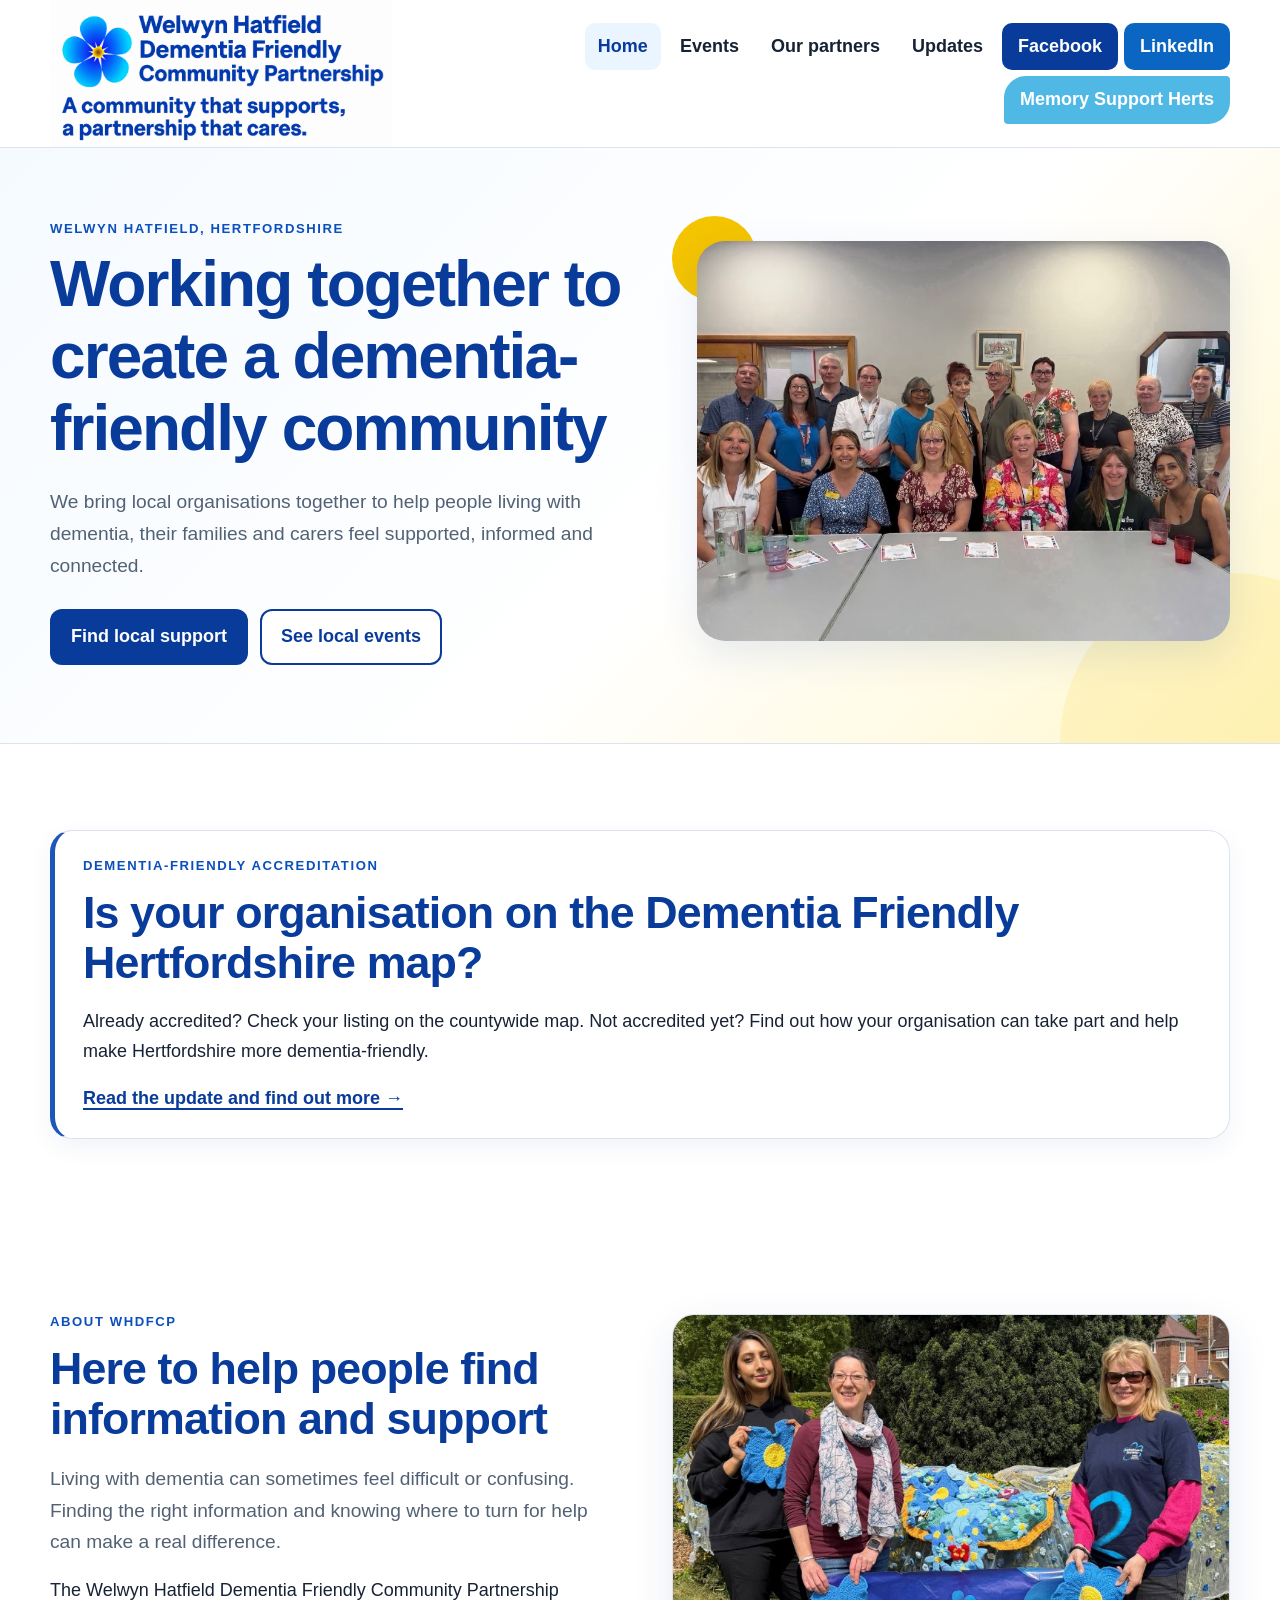
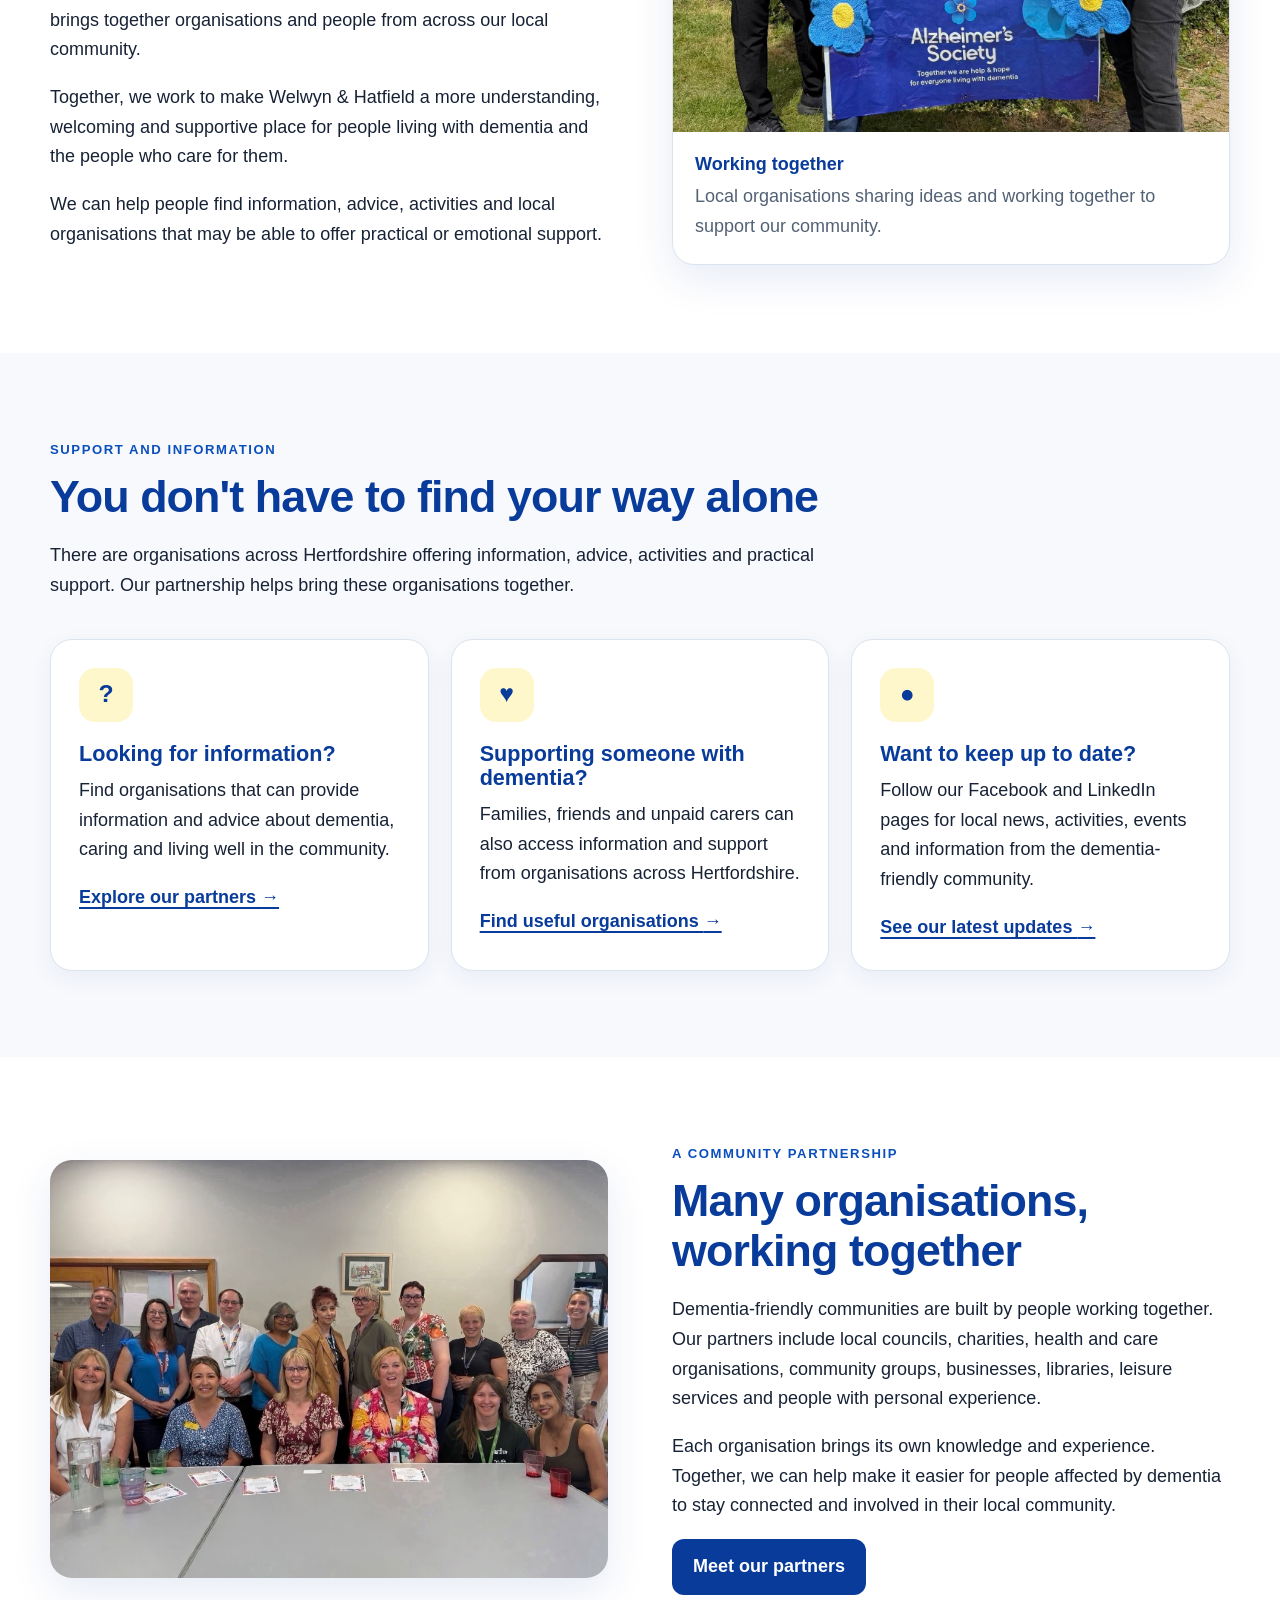
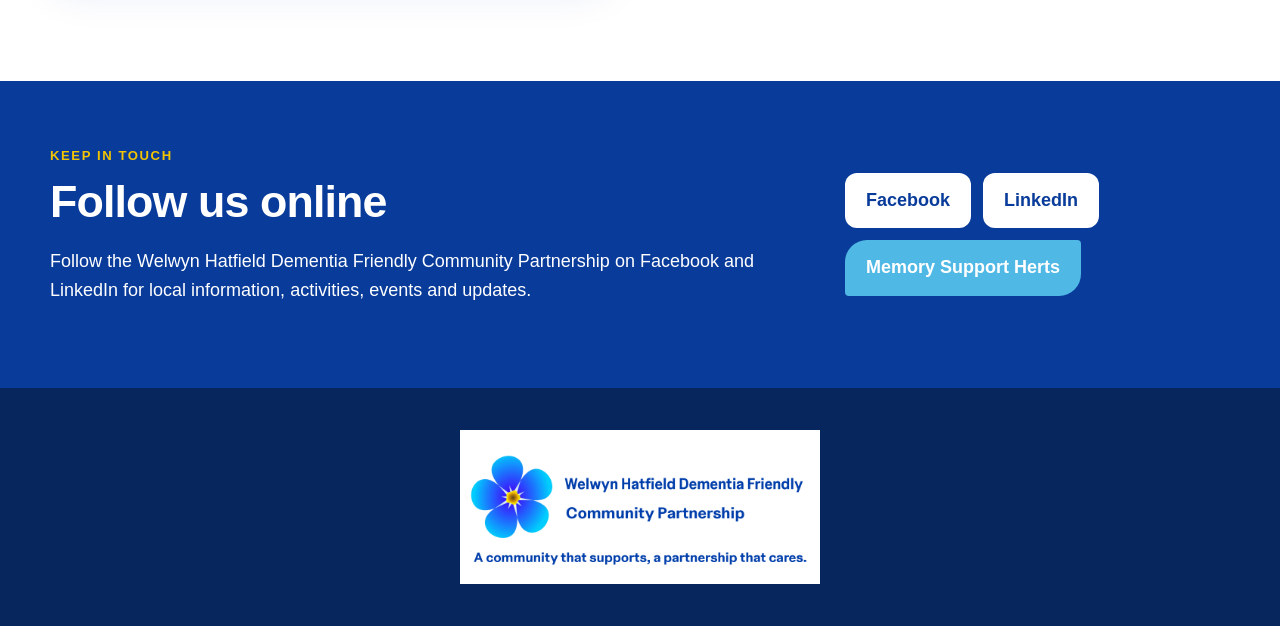
==== commit a4c64334: "Remove expired community dementia support grant notice" ====
--- a/index.html
+++ b/index.html
@@ -2,7 +2,7 @@
 <html lang="en-GB"><head><meta charset="UTF-8"><meta name="viewport" content="width=device-width, initial-scale=1.0"><meta name="description" content="Find dementia support, local events and trusted organisations for people living with dementia, families and carers in Welwyn Hatfield, Hertfordshire."><meta name="robots" content="index, follow"><meta name="msvalidate.01" content="4ECB7A8E053575031D3DF4A7AF049BE4"><meta property="og:type" content="website"><meta property="og:title" content="Dementia Support in Welwyn Hatfield | WHDFCP"><meta property="og:description" content="Find dementia support, local events and trusted organisations for people living with dementia, families and carers in Welwyn Hatfield, Hertfordshire."><meta property="og:image" content="images/logos/WHDFCP_Logo_Large_Text.png"><title>Dementia Support in Welwyn Hatfield | WHDFCP</title><link rel="stylesheet" href="styles.css"><link rel="icon" type="image/png" href="/favicon.png"></head>
 <body><a class="skip-link" href="#main-content">Skip to main content</a><header class="site-header"><div class="header-inner"><a href="index.html" class="brand"><img src="images/logos/WHDFCP_Logo_Large_Text.png" alt="Welwyn Hatfield Dementia Friendly Community Partnership"></a><nav aria-label="Main navigation"><a href="index.html" aria-current="page">Home</a><a href="events.html">Events</a><a href="partners.html">Our partners</a><a href="updates.html">Updates</a><a class="facebook-link" href="https://www.facebook.com/WelwynHatfieldDementiaFriendlyCommunity/" target="_blank" rel="noopener noreferrer">Facebook</a><a class="linkedin-link" href="https://www.linkedin.com/company/hatfield-and-welwyn-dementia-friends?trk=public_post_feed-actor-name" target="_blank" rel="noopener noreferrer">LinkedIn</a><a class="memory-support-link" href="https://memorysupportherts.org.uk/" target="_blank" rel="noopener noreferrer">Memory Support Herts</a></nav></div></header>
 <main id="main-content"><section class="hero"><div class="hero-inner"><div class="hero-copy"><p class="eyebrow">Welwyn Hatfield, Hertfordshire</p><h1>Working together to create a dementia-friendly community</h1><p class="large-text">We bring local organisations together to help people living with dementia, their families and carers feel supported, informed and connected.</p><div class="hero-buttons"><a class="button button-primary" href="partners.html">Find local support</a><a class="button button-secondary" href="/events.html">See local events</a></div></div><div class="hero-photo"><img src="images/group-photo-1.jpg" alt="16 members of WHDFCP posing for a group photo around a table, indoors"></div></div></section>
-<section class="section" aria-labelledby="grant-update-title"><div class="section-inner"><article class="update-card" style="border-left:5px solid #1d55b8;padding:1.5rem 1.75rem"><p class="eyebrow">Funding opportunity</p><h2 id="grant-update-title">Community Dementia Support Grants</h2><p><strong>Apply by 11.59pm on Monday 9 November 2026</strong> for grants of £500–£5,000 to support people affected by dementia and their carers across Hertfordshire.</p><a href="updates.html" class="text-link">Read the update and find the application form <span aria-hidden="true">→</span></a></article></div></section>
+
 <section class="section" aria-labelledby="accreditation-update-title"><div class="section-inner"><article class="update-card" style="border-left:5px solid #1d55b8;padding:1.5rem 1.75rem"><p class="eyebrow">Dementia-friendly accreditation</p><h2 id="accreditation-update-title">Is your organisation on the Dementia Friendly Hertfordshire map?</h2><p>Already accredited? Check your listing on the countywide map. Not accredited yet? Find out how your organisation can take part and help make Hertfordshire more dementia-friendly.</p><a href="updates.html#dementia-friendly-hertfordshire-accreditation" class="text-link">Read the update and find out more <span aria-hidden="true">→</span></a></article></div></section><section class="section introduction"><div class="section-inner two-column"><div><p class="eyebrow">About WHDFCP</p><h2>Here to help people find information and support</h2><p class="large-text">Living with dementia can sometimes feel difficult or confusing. Finding the right information and knowing where to turn for help can make a real difference.</p><p>The Welwyn Hatfield Dementia Friendly Community Partnership brings together organisations and people from across our local community.</p><p>Together, we work to make Welwyn &amp; Hatfield a more understanding, welcoming and supportive place for people living with dementia and the people who care for them.</p><p>We can help people find information, advice, activities and local organisations that may be able to offer practical or emotional support.</p></div><div class="image-card"><img src="images/group-photo-2.jpg" alt="Three people holding blue knitted flowers and an Alzheimer's Society banner outdoors"><div class="image-caption"><strong>Working together</strong><span>Local organisations sharing ideas and working together to support our community.</span></div></div></div></section>
 <section class="section support-section"><div class="section-inner"><div class="section-heading"><p class="eyebrow">Support and information</p><h2>You don't have to find your way alone</h2><p>There are organisations across Hertfordshire offering information, advice, activities and practical support. Our partnership helps bring these organisations together.</p></div><div class="support-grid"><article class="support-card"><div class="card-icon" aria-hidden="true">?</div><h3>Looking for information?</h3><p>Find organisations that can provide information and advice about dementia, caring and living well in the community.</p><a href="partners.html" class="text-link">Explore our partners <span aria-hidden="true">→</span></a></article><article class="support-card"><div class="card-icon" aria-hidden="true">♥</div><h3>Supporting someone with dementia?</h3><p>Families, friends and unpaid carers can also access information and support from organisations across Hertfordshire.</p><a href="partners.html" class="text-link">Find useful organisations <span aria-hidden="true">→</span></a></article><article class="support-card"><div class="card-icon" aria-hidden="true">●</div><h3>Want to keep up to date?</h3><p>Follow our Facebook and LinkedIn pages for local news, activities, events and information from the dementia-friendly community.</p><a href="updates.html" class="text-link">See our latest updates <span aria-hidden="true">→</span></a></article></div></div></section>
 <section class="section community-section"><div class="section-inner two-column"><div class="community-image"><img src="images/group-photo-1.jpg" alt="16 members of WHDFCP posing for a group photo around a table, indoors"></div><div><p class="eyebrow">A community partnership</p><h2>Many organisations, working together</h2><p>Dementia-friendly communities are built by people working together. Our partners include local councils, charities, health and care organisations, community groups, businesses, libraries, leisure services and people with personal experience.</p><p>Each organisation brings its own knowledge and experience. Together, we can help make it easier for people affected by dementia to stay connected and involved in their local community.</p><a href="partners.html" class="button button-primary">Meet our partners</a></div></div></section>
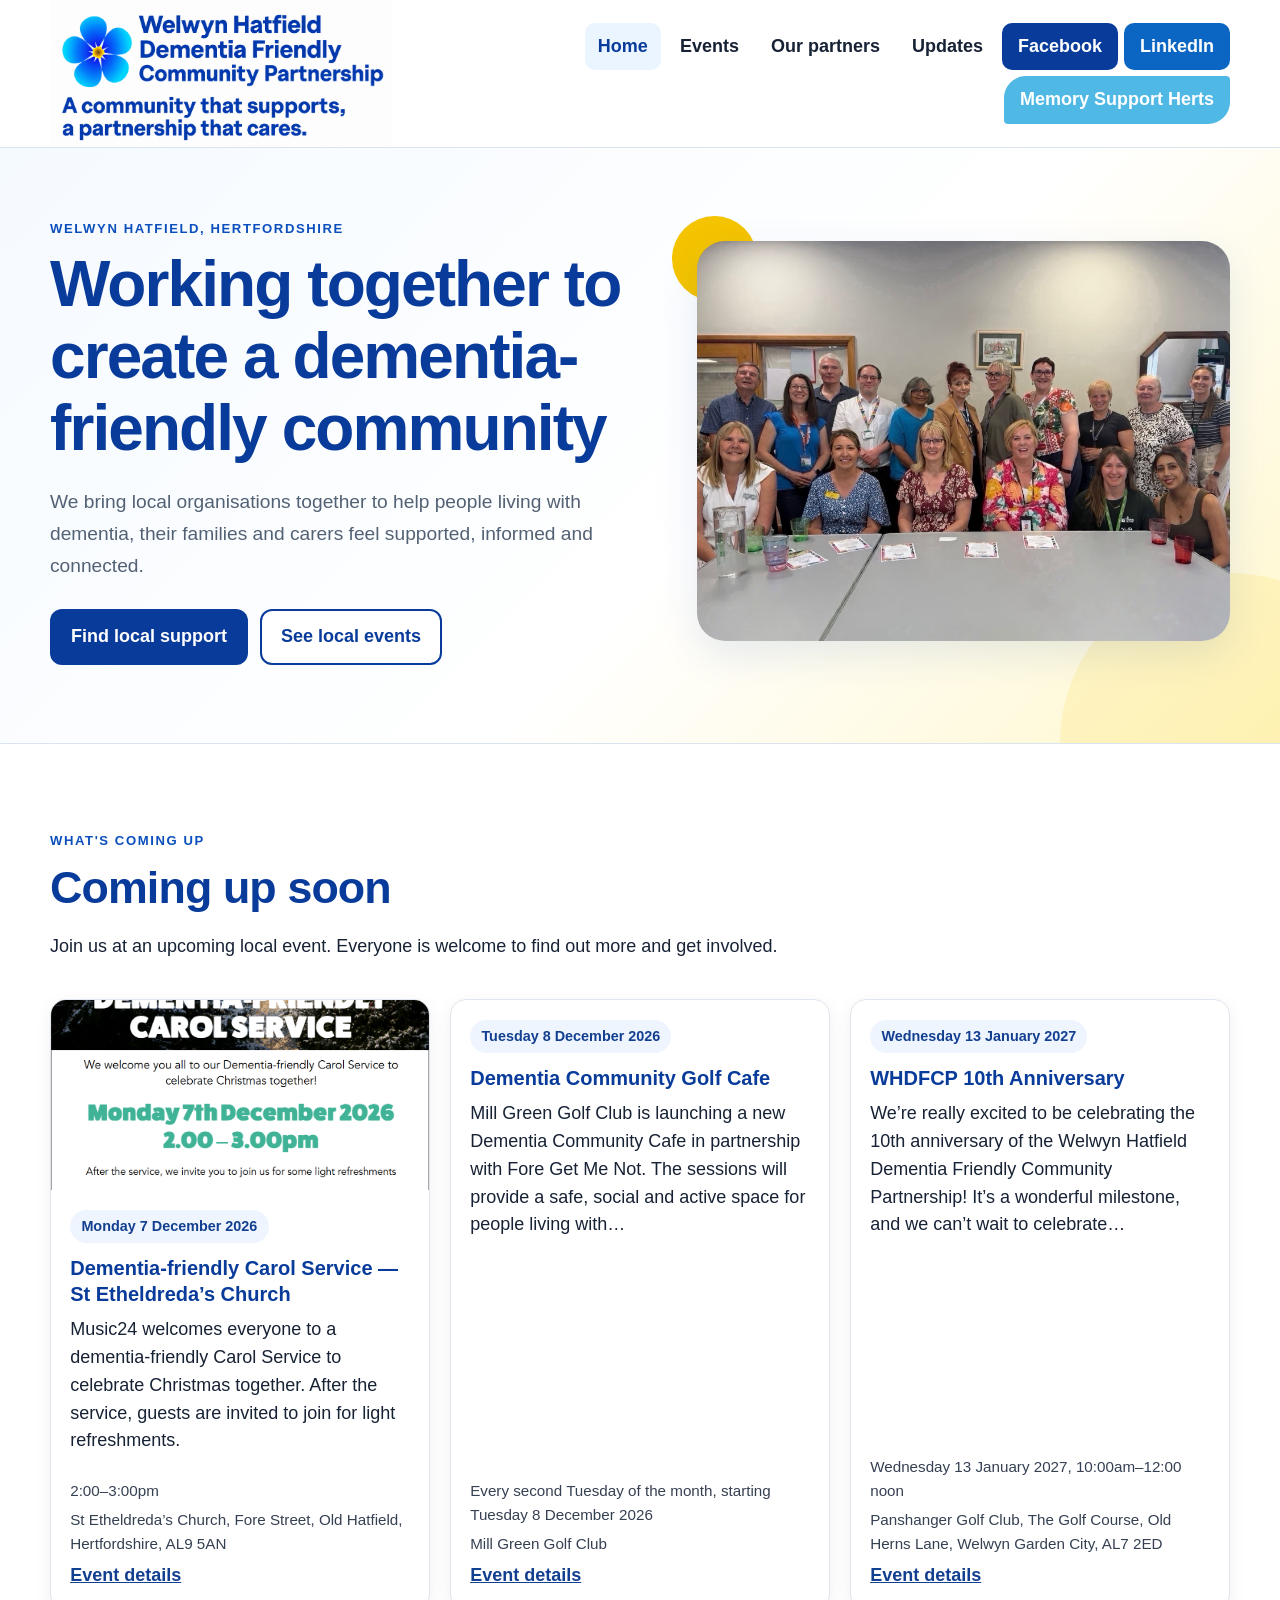
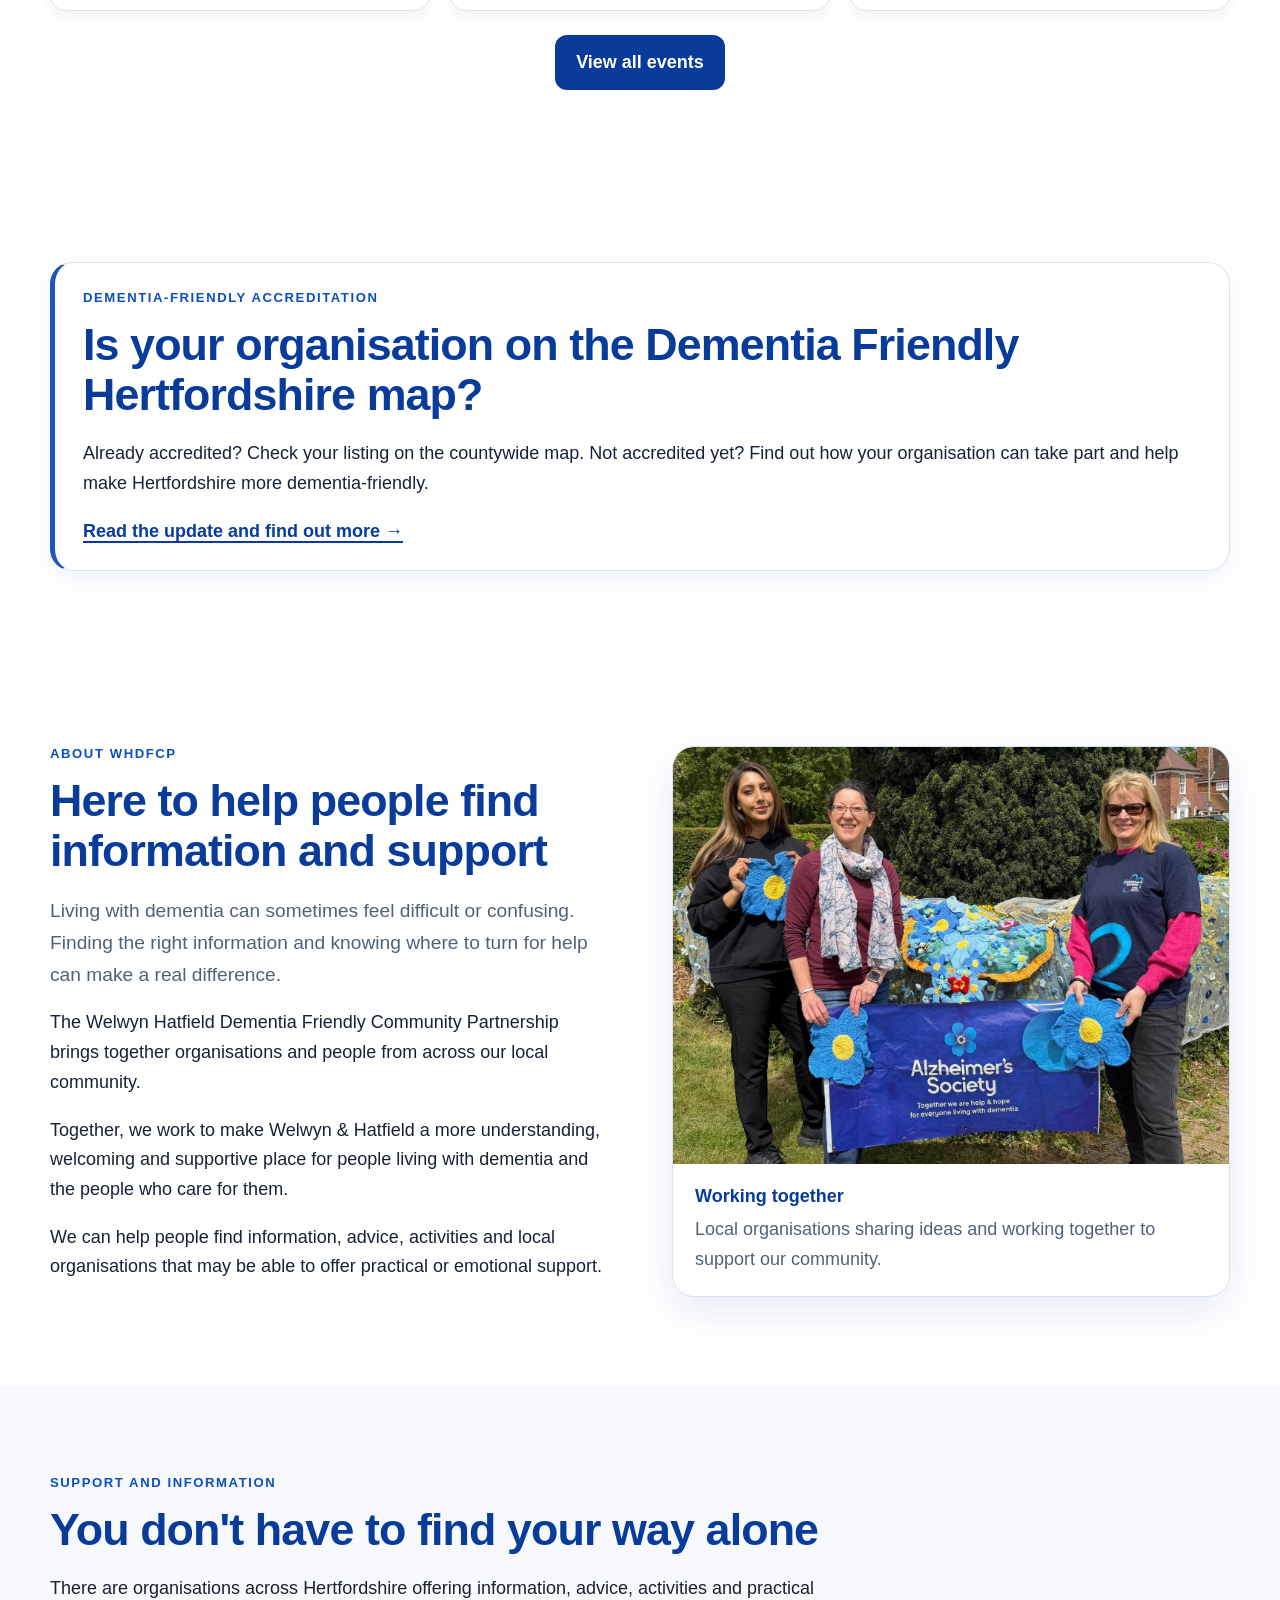
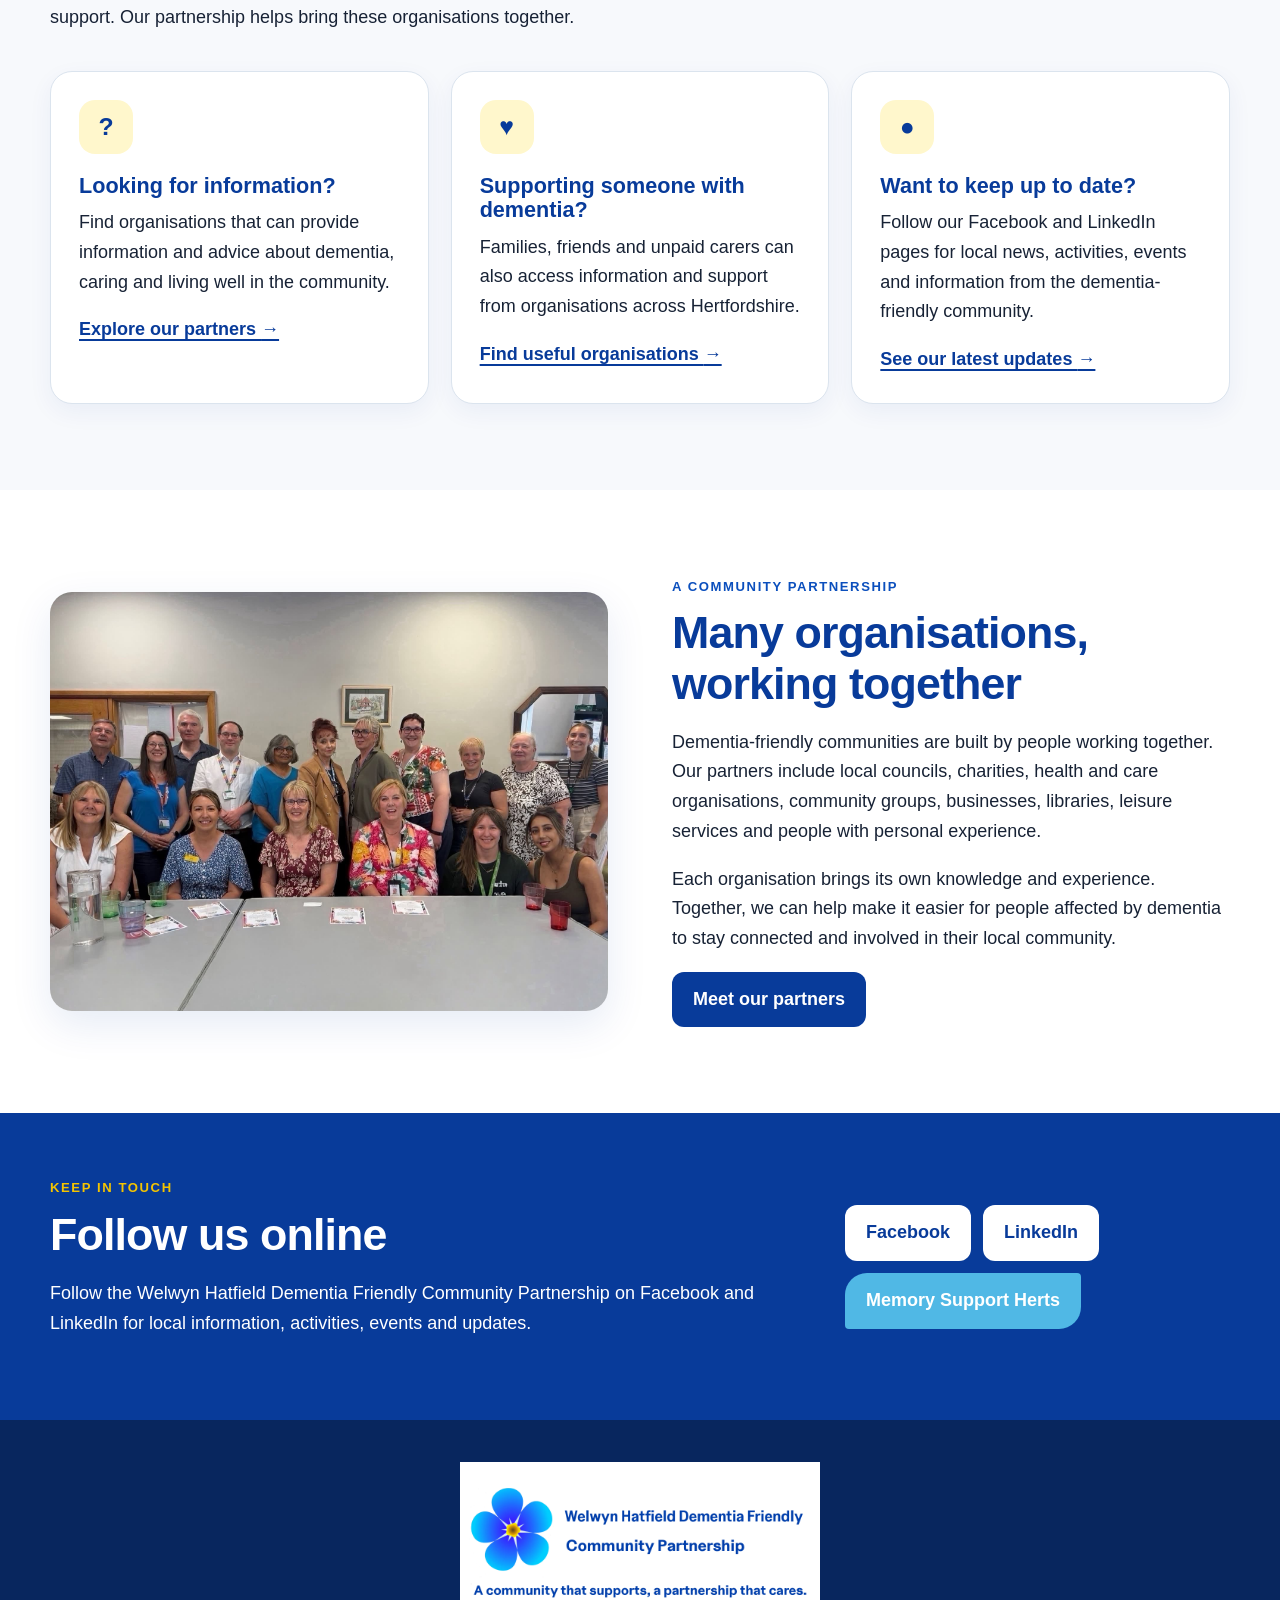
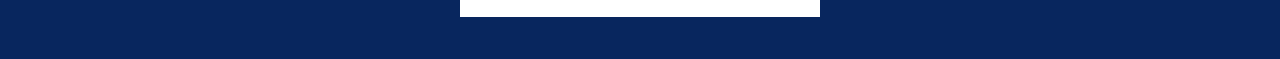
==== commit 7cc96bcf: "Add automatically updated upcoming events to homepage" ====
--- a/index.html
+++ b/index.html
@@ -1,10 +1,74 @@
 <!DOCTYPE html>
-<html lang="en-GB"><head><meta charset="UTF-8"><meta name="viewport" content="width=device-width, initial-scale=1.0"><meta name="description" content="Find dementia support, local events and trusted organisations for people living with dementia, families and carers in Welwyn Hatfield, Hertfordshire."><meta name="robots" content="index, follow"><meta name="msvalidate.01" content="4ECB7A8E053575031D3DF4A7AF049BE4"><meta property="og:type" content="website"><meta property="og:title" content="Dementia Support in Welwyn Hatfield | WHDFCP"><meta property="og:description" content="Find dementia support, local events and trusted organisations for people living with dementia, families and carers in Welwyn Hatfield, Hertfordshire."><meta property="og:image" content="images/logos/WHDFCP_Logo_Large_Text.png"><title>Dementia Support in Welwyn Hatfield | WHDFCP</title><link rel="stylesheet" href="styles.css"><link rel="icon" type="image/png" href="/favicon.png"></head>
+<html lang="en-GB"><head><meta charset="UTF-8"><meta name="viewport" content="width=device-width, initial-scale=1.0"><meta name="description" content="Find dementia support, local events and trusted organisations for people living with dementia, families and carers in Welwyn Hatfield, Hertfordshire."><meta name="robots" content="index, follow"><meta name="msvalidate.01" content="4ECB7A8E053575031D3DF4A7AF049BE4"><meta property="og:type" content="website"><meta property="og:title" content="Dementia Support in Welwyn Hatfield | WHDFCP"><meta property="og:description" content="Find dementia support, local events and trusted organisations for people living with dementia, families and carers in Welwyn Hatfield, Hertfordshire."><meta property="og:image" content="images/logos/WHDFCP_Logo_Large_Text.png"><title>Dementia Support in Welwyn Hatfield | WHDFCP</title><link rel="stylesheet" href="styles.css"><link rel="icon" type="image/png" href="/favicon.png"><style>
+.home-event-grid{display:grid;grid-template-columns:repeat(3,minmax(0,1fr));gap:1.25rem}
+.home-event-card{display:flex;flex-direction:column;background:#fff;border:1px solid #dfe5ec;border-radius:16px;overflow:hidden;box-shadow:0 5px 18px rgba(0,0,0,.06)}
+.home-event-card img{display:block;width:100%;height:190px;object-fit:cover;background:#f5f6f8}
+.home-event-card-content{padding:1.2rem;display:flex;flex-direction:column;flex:1}
+.home-event-date{display:inline-block;align-self:flex-start;margin:0 0 .65rem;padding:.35rem .7rem;border-radius:999px;background:#eef5ff;color:#123f8f;font-weight:700;font-size:.9rem}
+.home-event-card h3{margin:.1rem 0 .55rem;font-size:1.25rem;line-height:1.3}
+.home-event-card p{line-height:1.55}
+.home-event-meta{font-size:.95rem;color:#354052;margin-top:auto}
+.home-event-meta p{margin:.35rem 0}
+.home-event-card a{font-weight:700;color:#123f8f}
+.home-events-link{text-align:center;margin-top:1.5rem}
+@media(max-width:800px){.home-event-grid{grid-template-columns:repeat(2,minmax(0,1fr))}}
+@media(max-width:560px){.home-event-grid{grid-template-columns:1fr}.home-event-card img{height:210px}}
+</style></head>
 <body><a class="skip-link" href="#main-content">Skip to main content</a><header class="site-header"><div class="header-inner"><a href="index.html" class="brand"><img src="images/logos/WHDFCP_Logo_Large_Text.png" alt="Welwyn Hatfield Dementia Friendly Community Partnership"></a><nav aria-label="Main navigation"><a href="index.html" aria-current="page">Home</a><a href="events.html">Events</a><a href="partners.html">Our partners</a><a href="updates.html">Updates</a><a class="facebook-link" href="https://www.facebook.com/WelwynHatfieldDementiaFriendlyCommunity/" target="_blank" rel="noopener noreferrer">Facebook</a><a class="linkedin-link" href="https://www.linkedin.com/company/hatfield-and-welwyn-dementia-friends?trk=public_post_feed-actor-name" target="_blank" rel="noopener noreferrer">LinkedIn</a><a class="memory-support-link" href="https://memorysupportherts.org.uk/" target="_blank" rel="noopener noreferrer">Memory Support Herts</a></nav></div></header>
 <main id="main-content"><section class="hero"><div class="hero-inner"><div class="hero-copy"><p class="eyebrow">Welwyn Hatfield, Hertfordshire</p><h1>Working together to create a dementia-friendly community</h1><p class="large-text">We bring local organisations together to help people living with dementia, their families and carers feel supported, informed and connected.</p><div class="hero-buttons"><a class="button button-primary" href="partners.html">Find local support</a><a class="button button-secondary" href="/events.html">See local events</a></div></div><div class="hero-photo"><img src="images/group-photo-1.jpg" alt="16 members of WHDFCP posing for a group photo around a table, indoors"></div></div></section>
+
+<section class="section upcoming-home" aria-labelledby="upcoming-events-title">
+<div class="section-inner">
+<div class="section-heading"><p class="eyebrow">What's coming up</p><h2 id="upcoming-events-title">Coming up soon</h2><p>Join us at an upcoming local event. Everyone is welcome to find out more and get involved.</p></div>
+<div id="home-upcoming-events" class="home-event-grid" aria-live="polite"><p>Loading upcoming events…</p></div>
+<div class="home-events-link"><a class="button button-primary" href="events.html">View all events</a></div>
+</div>
+</section>
 
 <section class="section" aria-labelledby="accreditation-update-title"><div class="section-inner"><article class="update-card" style="border-left:5px solid #1d55b8;padding:1.5rem 1.75rem"><p class="eyebrow">Dementia-friendly accreditation</p><h2 id="accreditation-update-title">Is your organisation on the Dementia Friendly Hertfordshire map?</h2><p>Already accredited? Check your listing on the countywide map. Not accredited yet? Find out how your organisation can take part and help make Hertfordshire more dementia-friendly.</p><a href="updates.html#dementia-friendly-hertfordshire-accreditation" class="text-link">Read the update and find out more <span aria-hidden="true">→</span></a></article></div></section><section class="section introduction"><div class="section-inner two-column"><div><p class="eyebrow">About WHDFCP</p><h2>Here to help people find information and support</h2><p class="large-text">Living with dementia can sometimes feel difficult or confusing. Finding the right information and knowing where to turn for help can make a real difference.</p><p>The Welwyn Hatfield Dementia Friendly Community Partnership brings together organisations and people from across our local community.</p><p>Together, we work to make Welwyn &amp; Hatfield a more understanding, welcoming and supportive place for people living with dementia and the people who care for them.</p><p>We can help people find information, advice, activities and local organisations that may be able to offer practical or emotional support.</p></div><div class="image-card"><img src="images/group-photo-2.jpg" alt="Three people holding blue knitted flowers and an Alzheimer's Society banner outdoors"><div class="image-caption"><strong>Working together</strong><span>Local organisations sharing ideas and working together to support our community.</span></div></div></div></section>
 <section class="section support-section"><div class="section-inner"><div class="section-heading"><p class="eyebrow">Support and information</p><h2>You don't have to find your way alone</h2><p>There are organisations across Hertfordshire offering information, advice, activities and practical support. Our partnership helps bring these organisations together.</p></div><div class="support-grid"><article class="support-card"><div class="card-icon" aria-hidden="true">?</div><h3>Looking for information?</h3><p>Find organisations that can provide information and advice about dementia, caring and living well in the community.</p><a href="partners.html" class="text-link">Explore our partners <span aria-hidden="true">→</span></a></article><article class="support-card"><div class="card-icon" aria-hidden="true">♥</div><h3>Supporting someone with dementia?</h3><p>Families, friends and unpaid carers can also access information and support from organisations across Hertfordshire.</p><a href="partners.html" class="text-link">Find useful organisations <span aria-hidden="true">→</span></a></article><article class="support-card"><div class="card-icon" aria-hidden="true">●</div><h3>Want to keep up to date?</h3><p>Follow our Facebook and LinkedIn pages for local news, activities, events and information from the dementia-friendly community.</p><a href="updates.html" class="text-link">See our latest updates <span aria-hidden="true">→</span></a></article></div></div></section>
 <section class="section community-section"><div class="section-inner two-column"><div class="community-image"><img src="images/group-photo-1.jpg" alt="16 members of WHDFCP posing for a group photo around a table, indoors"></div><div><p class="eyebrow">A community partnership</p><h2>Many organisations, working together</h2><p>Dementia-friendly communities are built by people working together. Our partners include local councils, charities, health and care organisations, community groups, businesses, libraries, leisure services and people with personal experience.</p><p>Each organisation brings its own knowledge and experience. Together, we can help make it easier for people affected by dementia to stay connected and involved in their local community.</p><a href="partners.html" class="button button-primary">Meet our partners</a></div></div></section>
 <section class="facebook-section"><div class="section-inner facebook-inner"><div><p class="eyebrow">Keep in touch</p><h2>Follow us online</h2><p>Follow the Welwyn Hatfield Dementia Friendly Community Partnership on Facebook and LinkedIn for local information, activities, events and updates.</p></div><div class="social-buttons"><a class="button button-light" href="https://www.facebook.com/WelwynHatfieldDementiaFriendlyCommunity/" target="_blank" rel="noopener noreferrer">Facebook</a><a class="button button-light" href="https://www.linkedin.com/company/hatfield-and-welwyn-dementia-friends?trk=public_post_feed-actor-name" target="_blank" rel="noopener noreferrer">LinkedIn</a><a class="button memory-support-button" href="https://memorysupportherts.org.uk/" target="_blank" rel="noopener noreferrer">Memory Support Herts</a></div></div></section></main>
-<footer class="site-footer"><div class="footer-logo"><img src="images/logos/WHDFCP_Logo_Large.png" alt=""></div></footer></body></html>
+<footer class="site-footer"><div class="footer-logo"><img src="images/logos/WHDFCP_Logo_Large.png" alt=""></div></footer><script>
+(async function(){
+  const container=document.getElementById('home-upcoming-events');
+  if(!container)return;
+  try{
+    const response=await fetch('events.html');
+    if(!response.ok)throw new Error('Unable to load events');
+    const html=await response.text();
+    const doc=new DOMParser().parseFromString(html,'text/html');
+    const today=new Date();today.setHours(0,0,0,0);
+    const events=Array.from(doc.querySelectorAll('.events-list > .event-card')).map(card=>{
+      const dateText=card.querySelector('.event-date')?.textContent.trim()||'';
+      const dateMatch=dateText.match(/(\d{1,2})\s+([A-Za-z]+)(?:\s+(\d{4}))?/);
+      if(!dateMatch)return null;
+      const year=Number(dateMatch[3]||today.getFullYear());
+      const date=new Date(year, new Date(Date.parse(dateMatch[2]+' 1, 2000')).getMonth(), Number(dateMatch[1]));
+      if(Number.isNaN(date.getTime())||date<today)return null;
+      const title=card.querySelector('h3')?.textContent.trim()||'Upcoming event';
+      const summary=card.querySelector('.event-summary')?.textContent.trim()||'Find out more about this event.';
+      const details=Array.from(card.querySelectorAll('.event-detail')).map(el=>({label:el.querySelector('strong')?.textContent.trim()||'',value:el.cloneNode(true)}));
+      const time=details.find(d=>/when|session time/i.test(d.label))?.value?.textContent.replace(/^When|^Session time/i,'').trim()||'';
+      const where=details.find(d=>/where|venue/i.test(d.label))?.value?.textContent.replace(/^Where|^Venue/i,'').trim()||'';
+      const image=card.querySelector('.event-poster img');
+      return {date,dateText,title,summary,time,where,image:image?.getAttribute('src')||'',alt:image?.getAttribute('alt')||title};
+    }).filter(Boolean).sort((a,b)=>a.date-b.date).slice(0,3);
+    container.replaceChildren();
+    if(!events.length){container.innerHTML='<p>There are no upcoming events listed just now. Please check back soon.</p>';return;}
+    events.forEach(event=>{
+      const article=document.createElement('article');article.className='home-event-card';
+      if(event.image){const img=document.createElement('img');img.src=event.image;img.alt=event.alt;img.loading='lazy';article.appendChild(img);}
+      const content=document.createElement('div');content.className='home-event-card-content';
+      const date=document.createElement('p');date.className='home-event-date';date.textContent=event.dateText;
+      const title=document.createElement('h3');title.textContent=event.title;
+      const summary=document.createElement('p');summary.textContent=event.summary.length>185?event.summary.slice(0,182).trimEnd()+'…':event.summary;
+      const meta=document.createElement('div');meta.className='home-event-meta';
+      if(event.time){const p=document.createElement('p');p.textContent=event.time;meta.appendChild(p);}
+      if(event.where){const p=document.createElement('p');p.textContent=event.where;meta.appendChild(p);}
+      const link=document.createElement('a');link.href='events.html';link.textContent='Event details';
+      content.append(date,title,summary,meta,link);article.appendChild(content);container.appendChild(article);
+    });
+  }catch(error){container.innerHTML='<p>See our <a href="events.html">events page</a> for the latest upcoming events.</p>';}
+})();
+</script></body></html>
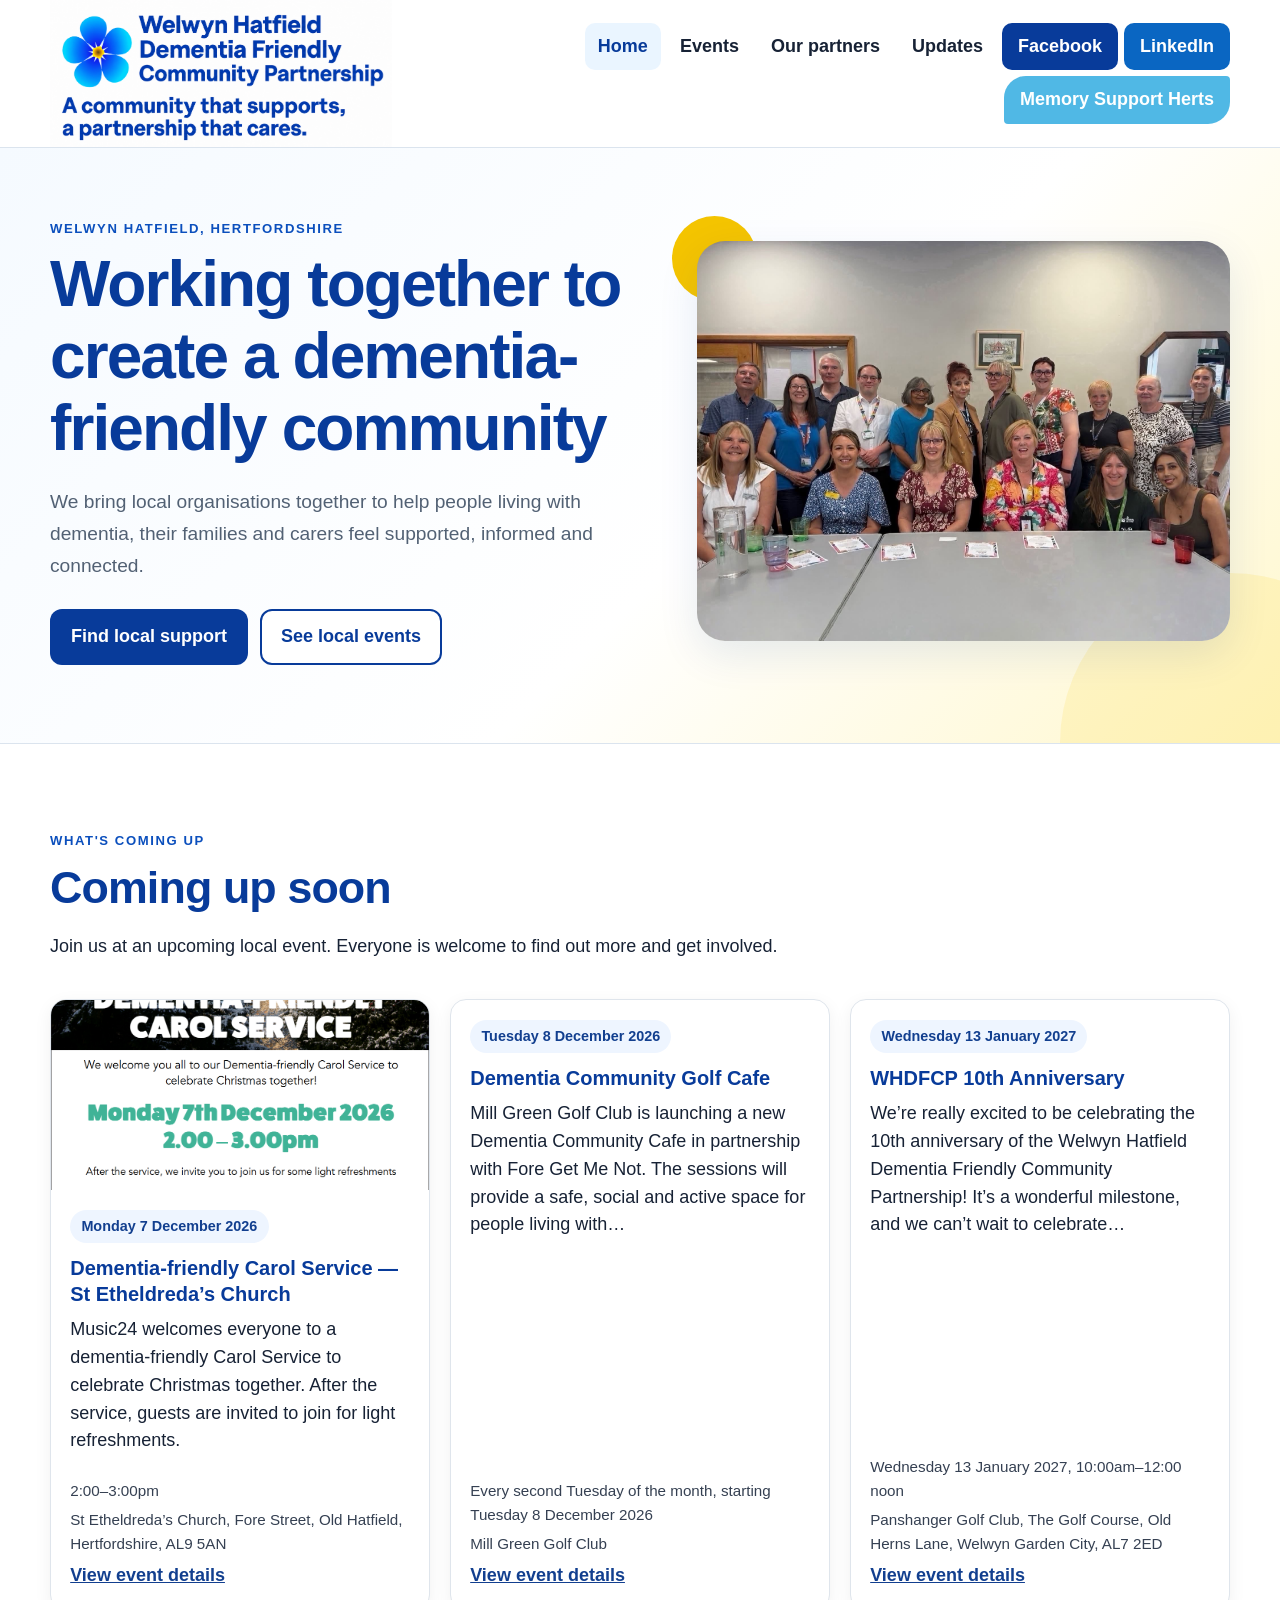
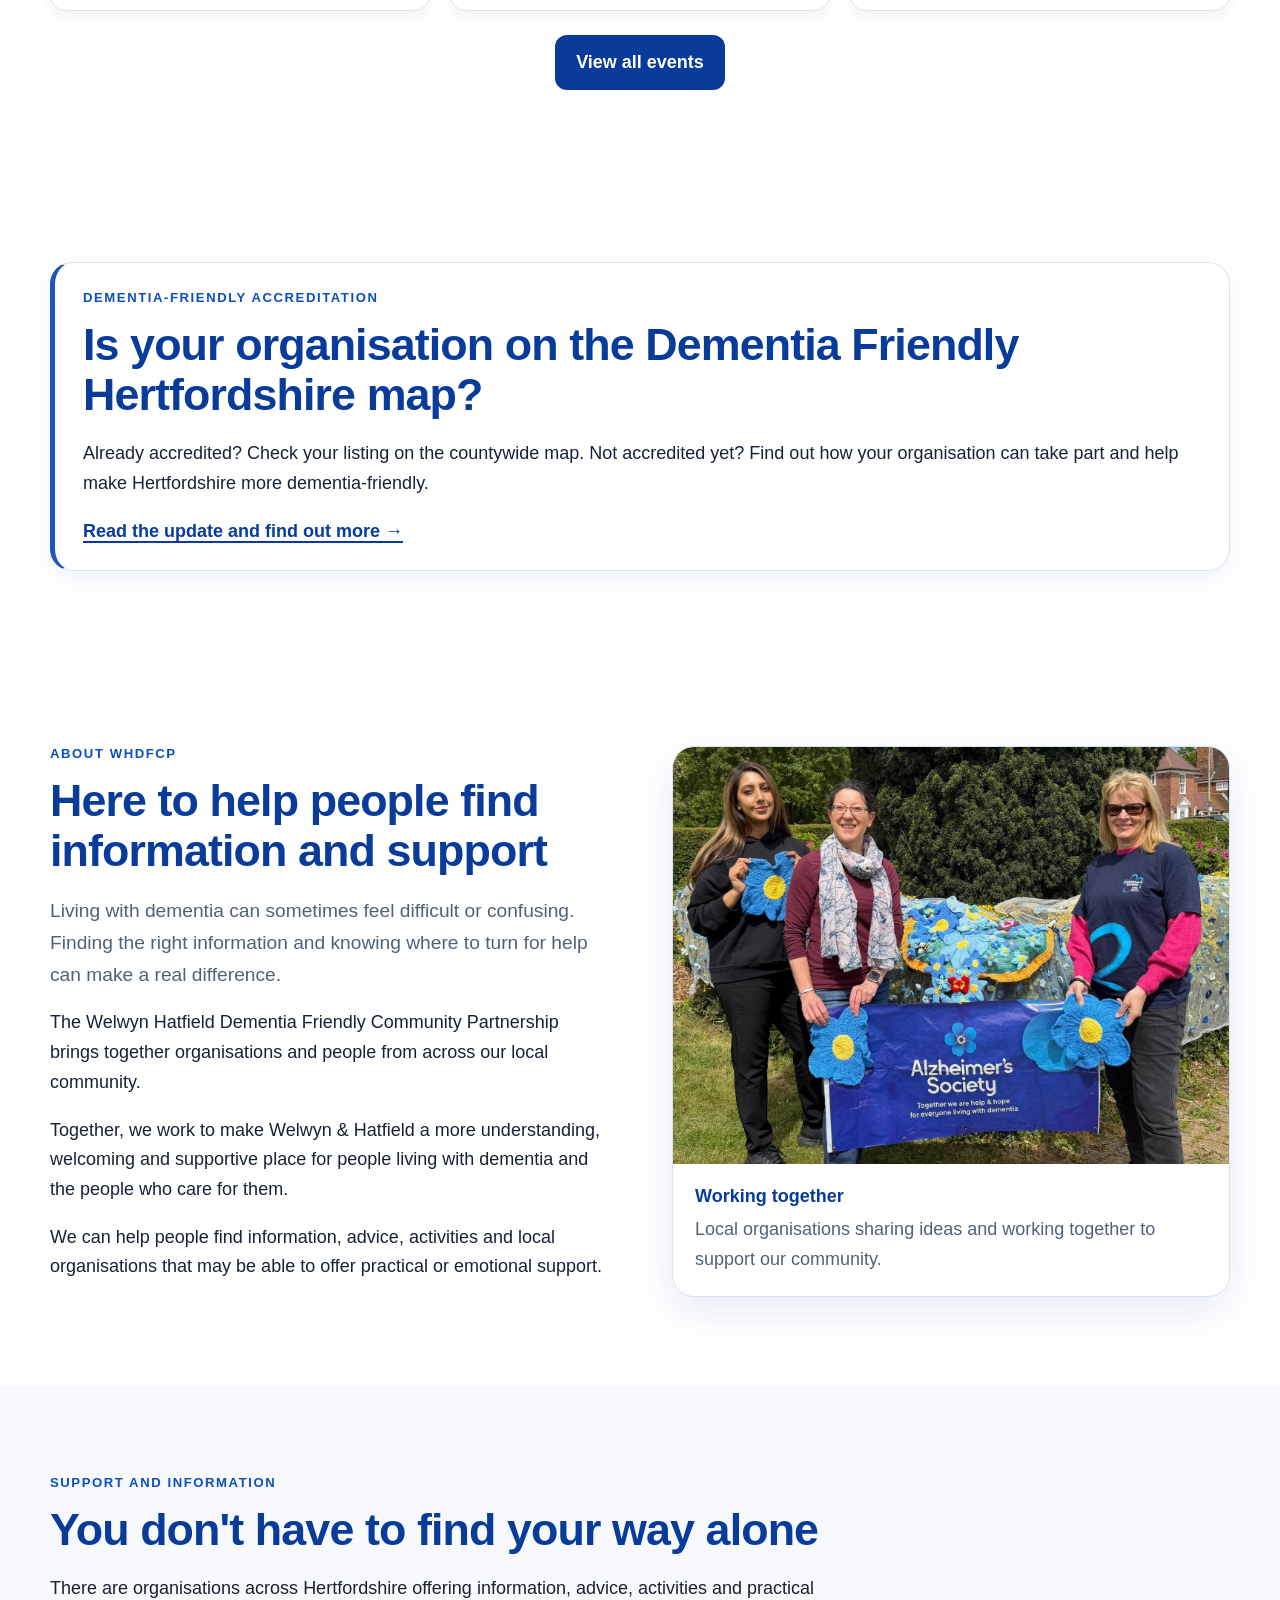
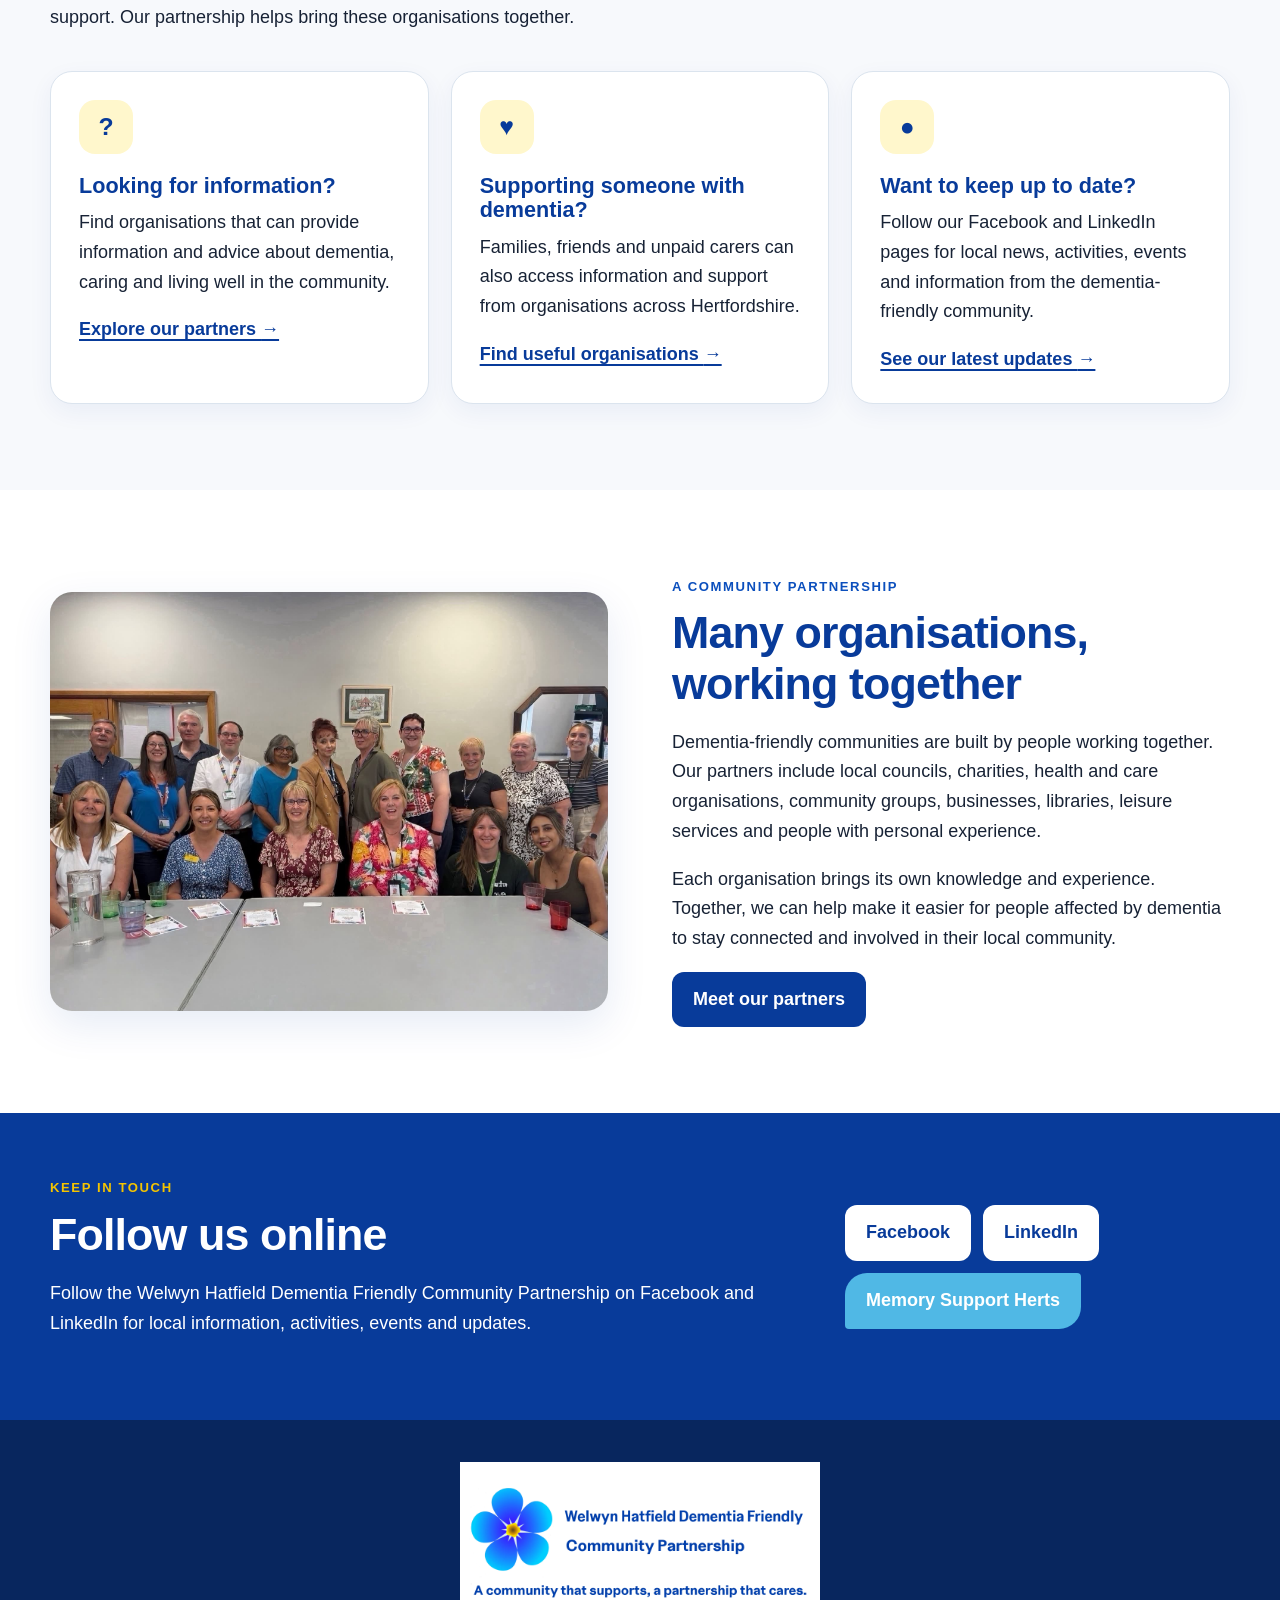
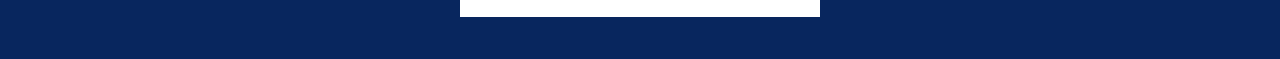
==== commit b93514ad: "Link homepage event cards to individual events" ====
--- a/index.html
+++ b/index.html
@@ -52,7 +52,7 @@
       const time=details.find(d=>/when|session time/i.test(d.label))?.value?.textContent.replace(/^When|^Session time/i,'').trim()||'';
       const where=details.find(d=>/where|venue/i.test(d.label))?.value?.textContent.replace(/^Where|^Venue/i,'').trim()||'';
       const image=card.querySelector('.event-poster img');
-      return {date,dateText,title,summary,time,where,image:image?.getAttribute('src')||'',alt:image?.getAttribute('alt')||title};
+      return {date,dateText,title,summary,time,where,eventId:card.id,image:image?.getAttribute('src')||'',alt:image?.getAttribute('alt')||title};
     }).filter(Boolean).sort((a,b)=>a.date-b.date).slice(0,3);
     container.replaceChildren();
     if(!events.length){container.innerHTML='<p>There are no upcoming events listed just now. Please check back soon.</p>';return;}
@@ -66,7 +66,7 @@
       const meta=document.createElement('div');meta.className='home-event-meta';
       if(event.time){const p=document.createElement('p');p.textContent=event.time;meta.appendChild(p);}
       if(event.where){const p=document.createElement('p');p.textContent=event.where;meta.appendChild(p);}
-      const link=document.createElement('a');link.href='events.html';link.textContent='Event details';
+      const link=document.createElement('a');link.href='events.html#'+encodeURIComponent(event.eventId);link.textContent='View event details';
       content.append(date,title,summary,meta,link);article.appendChild(content);container.appendChild(article);
     });
   }catch(error){container.innerHTML='<p>See our <a href="events.html">events page</a> for the latest upcoming events.</p>';}
